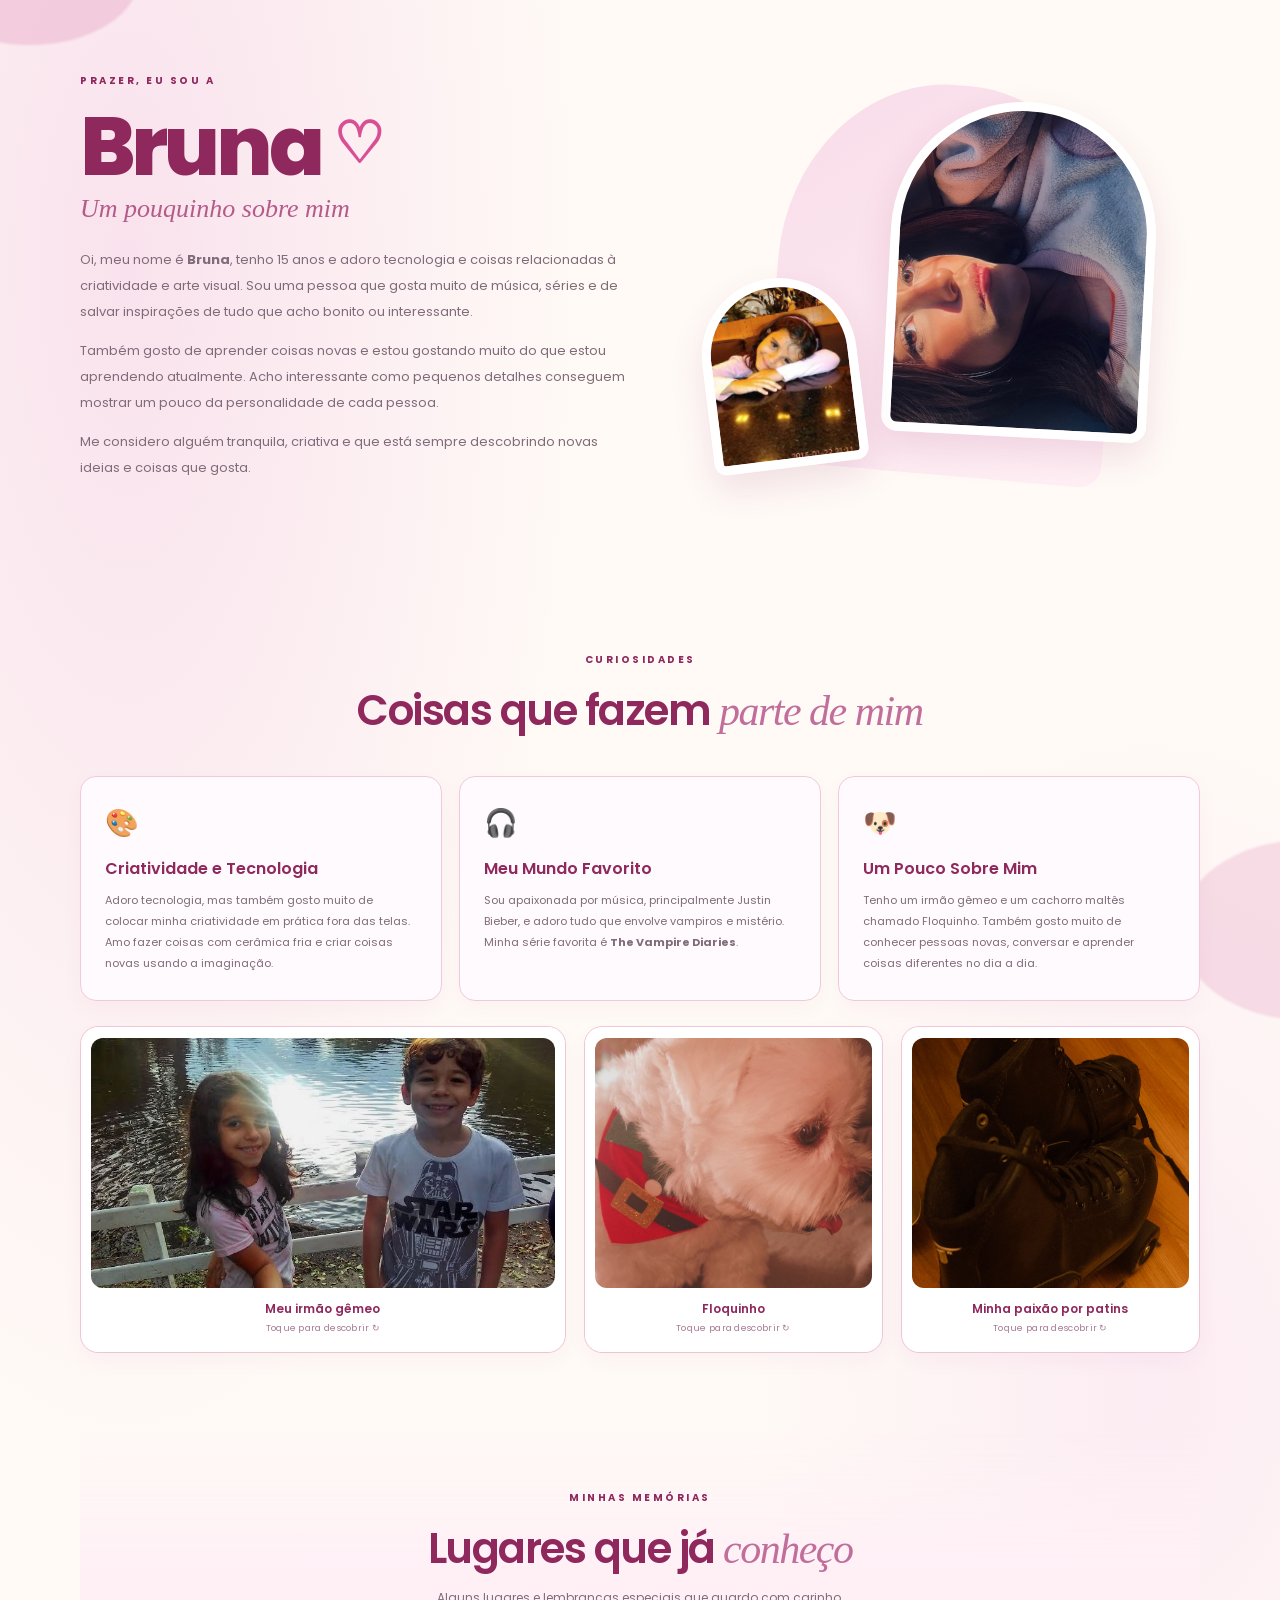
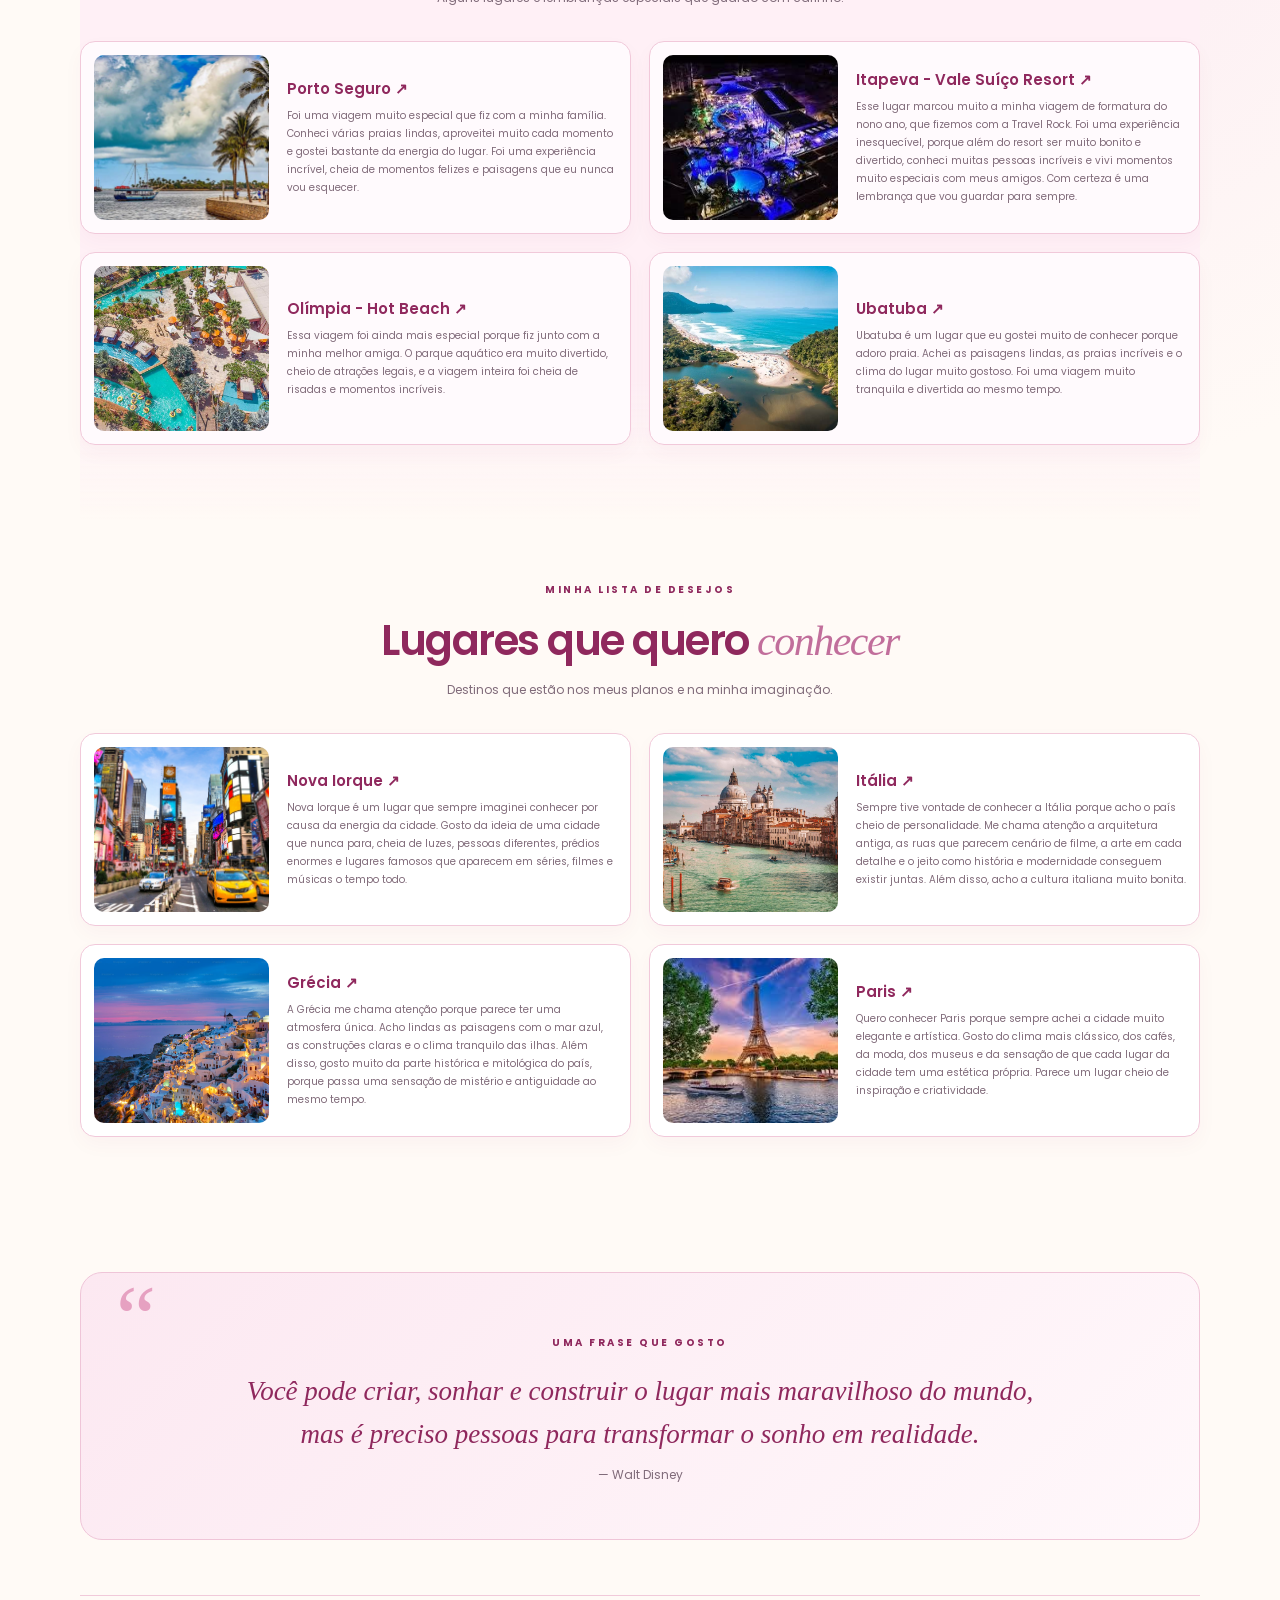
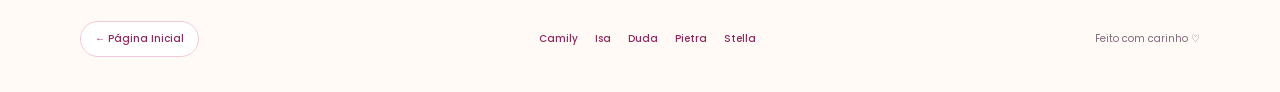
==== Bruna/index.html @ 6822ffe1 "Adiciona página pessoal da Bruna" ====
<!DOCTYPE html>
<html lang="pt-BR">
<head>
  <meta charset="UTF-8">
  <meta name="viewport" content="width=device-width, initial-scale=1.0">
  <title>Bruna | Segredo das Meninas</title>
  <link rel="icon" href="../imagens/bru/favcon.jpg">
  <link rel="preconnect" href="https://fonts.googleapis.com">
  <link rel="preconnect" href="https://fonts.gstatic.com" crossorigin>
  <link rel="icon" type="image/png" href="../Bruna/Imagens/favcon.png">
  <link href="https://fonts.googleapis.com/css2?family=Poppins:wght@300;400;500;600;700;800&display=swap" rel="stylesheet">
  <link rel="stylesheet" href="style.css">
</head>
<body>
  <div class="decor decor-top"></div>
  <main class="container">
    <section class="hero">
      <div class="hero-text">
        <span class="eyebrow">PRAZER, EU SOU A</span>
        <h1>Bruna <span>♡</span></h1>
        <h2>Um pouquinho sobre mim</h2>
        <p>Oi, meu nome é <strong>Bruna</strong>, tenho 15 anos e adoro tecnologia e coisas relacionadas à criatividade e arte visual. Sou uma pessoa que gosta muito de música, séries e de salvar inspirações de tudo que acho bonito ou interessante.</p>
        <p>Também gosto de aprender coisas novas e estou gostando muito do que estou aprendendo atualmente. Acho interessante como pequenos detalhes conseguem mostrar um pouco da personalidade de cada pessoa.</p>
        <p>Me considero alguém tranquila, criativa e que está sempre descobrindo novas ideias e coisas que gosta.</p>
      </div>
      <div class="hero-photos">
        <img class="foto-principal" src="../Bruna/Imagens/brunaAtual.jpg" alt="Foto atual da Bruna">
        <img class="foto-menor" src="../Bruna/Imagens/brunapequena.jpg" alt="Bruna quando era pequena">
      </div>
    </section>

    <section class="section">
      <div class="section-heading">
        <span class="eyebrow">CURIOSIDADES</span>
        <h2>Coisas que fazem <em>parte de mim</em></h2>
      </div>
      <div class="curiosidades">
        <article class="info-card">
          <span class="card-icon">🎨</span>
          <h3>Criatividade e Tecnologia</h3>
          <p>Adoro tecnologia, mas também gosto muito de colocar minha criatividade em prática fora das telas. Amo fazer coisas com cerâmica fria e criar coisas novas usando a imaginação.</p>
        </article>
        <article class="info-card">
          <span class="card-icon">🎧</span>
          <h3>Meu Mundo Favorito</h3>
          <p>Sou apaixonada por música, principalmente Justin Bieber, e adoro tudo que envolve vampiros e mistério. Minha série favorita é <strong>The Vampire Diaries</strong>.</p>
        </article>
        <article class="info-card">
          <span class="card-icon">🐶</span>
          <h3>Um Pouco Sobre Mim</h3>
          <p>Tenho um irmão gêmeo e um cachorro maltês chamado Floquinho. Também gosto muito de conhecer pessoas novas, conversar e aprender coisas diferentes no dia a dia.</p>
        </article>
      </div>
      <div class="photo-strip">
        <button class="flip-card" type="button" aria-pressed="false" aria-label="Ver curiosidade sobre meu irmão gêmeo">
          <span class="flip-inner">
            <span class="flip-front">
              <img src="../Bruna/Imagens/brunaefelipe.jpg" alt="Foto com meu irmão gêmeo">
              <span class="flip-caption">Meu irmão gêmeo <small>Toque para descobrir ↻</small></span>
            </span>
            <span class="flip-back">
              <span class="flip-symbol">♡</span>
              <strong>Meu irmão gêmeo</strong>
              <span>Este é o Felipe, meu irmão gêmeo. Nascemos no dia 07/11/2011, e sou dois minutos mais velha que ele.</span>
              <small>Toque para voltar ↻</small>
            </span>
          </span>
        </button>

        <button class="flip-card" type="button" aria-pressed="false" aria-label="Ver curiosidade sobre meu cachorro">
          <span class="flip-inner">
            <span class="flip-front">
              <img src="../Bruna/Imagens/floquinho.jpg" alt="Foto do Floquinho, meu cachorro">
              <span class="flip-caption">Floquinho <small>Toque para descobrir ↻</small></span>
            </span>
            <span class="flip-back">
              <span class="flip-symbol">♡</span>
              <strong>Meu cachorro</strong>
              <span>Este é o Floquinho, meu cachorro da raça Maltês. Ele tem 6 anos e chegou à minha família durante a pandemia.</span>
              <small>Toque para voltar ↻</small>
            </span>
          </span>
        </button>

        <button class="flip-card" type="button" aria-pressed="false" aria-label="Ver curiosidade sobre minha paixão por patins">
          <span class="flip-inner">
            <span class="flip-front">
              <img src="../Bruna/Imagens/patins.jpg" alt="Foto dos meus patins">
              <span class="flip-caption">Minha paixão por patins <small>Toque para descobrir ↻</small></span>
            </span>
            <span class="flip-back">
              <span class="flip-symbol">♡</span>
              <strong>Minha paixão por patins</strong>
              <span>Desde os 4 anos, sou apaixonada por andar de patins. É uma atividade que faz parte da minha vida desde pequena e que gosto muito de praticar nos meus momentos livres.</span>
              <small>Toque para voltar ↻</small>
            </span>
          </span>
        </button>
      </div>
    </section>

    <section class="section places">
      <div class="section-heading">
        <span class="eyebrow">MINHAS MEMÓRIAS</span>
        <h2>Lugares que já <em>conheço</em></h2>
        <p>Alguns lugares e lembranças especiais que guardo com carinho.</p>
      </div>
      <div class="places-grid">
        <article class="place-card">
          <img src="../Bruna/Imagens/porto.jpg" alt="Porto Seguro">
          <div><h3><a href="https://pt.wikipedia.org/wiki/Porto_Seguro" target="_blank" rel="noopener">Porto Seguro ↗</a></h3>
          <p>Foi uma viagem muito especial que fiz com a minha família. Conheci várias praias lindas, aproveitei muito cada momento e gostei bastante da energia do lugar. Foi uma experiência incrível, cheia de momentos felizes e paisagens que eu nunca vou esquecer.</p></div>
        </article>
        <article class="place-card">
          <img src="../Bruna/Imagens/valesuiço.jpg" alt="Vale Suíço Resort">
          <div><h3><a href="https://pt.wikipedia.org/wiki/Itapeva_(S%C3%A3o_Paulo)" target="_blank" rel="noopener">Itapeva - Vale Suíço Resort ↗</a></h3>
          <p>Esse lugar marcou muito a minha viagem de formatura do nono ano, que fizemos com a Travel Rock. Foi uma experiência inesquecível, porque além do resort ser muito bonito e divertido, conheci muitas pessoas incríveis e vivi momentos muito especiais com meus amigos. Com certeza é uma lembrança que vou guardar para sempre.</p></div>
        </article>
        <article class="place-card">
          <img src="../Bruna/Imagens/olimpia3.jpg" alt="Olímpia - Hot Beach">
          <div><h3><a href="https://pt.wikipedia.org/wiki/Ol%C3%ADmpia_(S%C3%A3o_Paulo)" target="_blank" rel="noopener">Olímpia - Hot Beach ↗</a></h3>
          <p>Essa viagem foi ainda mais especial porque fiz junto com a minha melhor amiga. O parque aquático era muito divertido, cheio de atrações legais, e a viagem inteira foi cheia de risadas e momentos incríveis.</p></div>
        </article>
        <article class="place-card">
          <img src="../Bruna/Imagens/ubatuba5.jpg" alt="Ubatuba">
          <div><h3><a href="https://pt.wikipedia.org/wiki/Ubatuba" target="_blank" rel="noopener">Ubatuba ↗</a></h3>
          <p>Ubatuba é um lugar que eu gostei muito de conhecer porque adoro praia. Achei as paisagens lindas, as praias incríveis e o clima do lugar muito gostoso. Foi uma viagem muito tranquila e divertida ao mesmo tempo.</p></div>
        </article>
      </div>
    </section>

    <section class="section dream">
      <div class="section-heading">
        <span class="eyebrow">MINHA LISTA DE DESEJOS</span>
        <h2>Lugares que quero <em>conhecer</em></h2>
        <p>Destinos que estão nos meus planos e na minha imaginação.</p>
      </div>
      <div class="dream-grid">
        <article class="dream-card">
          <img src="../Bruna/Imagens/NovaIorque.jpg" alt="Nova Iorque">
          <div><h3><a href="https://pt.wikipedia.org/wiki/Nova_Iorque" target="_blank" rel="noopener">Nova Iorque ↗</a></h3>
          <p>Nova Iorque é um lugar que sempre imaginei conhecer por causa da energia da cidade. Gosto da ideia de uma cidade que nunca para, cheia de luzes, pessoas diferentes, prédios enormes e lugares famosos que aparecem em séries, filmes e músicas o tempo todo.</p></div>
        </article>
        <article class="dream-card">
          <img src="../Bruna/Imagens/italia4.jpg" alt="Itália">
          <div><h3><a href="https://pt.wikipedia.org/wiki/It%C3%A1lia" target="_blank" rel="noopener">Itália ↗</a></h3>
          <p>Sempre tive vontade de conhecer a Itália porque acho o país cheio de personalidade. Me chama atenção a arquitetura antiga, as ruas que parecem cenário de filme, a arte em cada detalhe e o jeito como história e modernidade conseguem existir juntas. Além disso, acho a cultura italiana muito bonita.</p></div>
        </article>
        <article class="dream-card">
          <img src="../Bruna/Imagens/grecia3.jpg" alt="Grécia">
          <div><h3><a href="https://pt.wikipedia.org/wiki/Gr%C3%A9cia" target="_blank" rel="noopener">Grécia ↗</a></h3>
          <p>A Grécia me chama atenção porque parece ter uma atmosfera única. Acho lindas as paisagens com o mar azul, as construções claras e o clima tranquilo das ilhas. Além disso, gosto muito da parte histórica e mitológica do país, porque passa uma sensação de mistério e antiguidade ao mesmo tempo.</p></div>
        </article>
        <article class="dream-card">
          <img src="../Bruna/Imagens/paris.jpg" alt="Paris">
          <div><h3><a href="https://pt.wikipedia.org/wiki/Paris" target="_blank" rel="noopener">Paris ↗</a></h3>
          <p>Quero conhecer Paris porque sempre achei a cidade muito elegante e artística. Gosto do clima mais clássico, dos cafés, da moda, dos museus e da sensação de que cada lugar da cidade tem uma estética própria. Parece um lugar cheio de inspiração e criatividade.</p></div>
        </article>
      </div>
    </section>

    <section class="quote">
      <span class="quote-mark">“</span>
      <span class="eyebrow">UMA FRASE QUE GOSTO</span>
      <blockquote>Você pode criar, sonhar e construir o lugar mais maravilhoso do mundo, mas é preciso pessoas para transformar o sonho em realidade.</blockquote>
      <p>— Walt Disney</p>
    </section>

    <footer class="footer">
      <a class="voltar" href="../Paginas/inicial.html">← Página Inicial</a>
      <nav aria-label="Páginas das meninas">
        <a href="../Paginas/Camily.html">Camily</a>
        <a href="../Paginas/Isabelle.html">Isa</a>
        <a href="../Paginas/Maria.html">Duda</a>
        <a href="../Paginas/Pietra.html">Pietra</a>
        <a href="../Paginas/Stella.html">Stella</a>
      </nav>
      <span>Feito com carinho ♡</span>
    </footer>
  </main>
  <div class="decor decor-bottom"></div>

  <script>
    document.querySelectorAll('.flip-card').forEach((card) => {
      card.addEventListener('click', () => {
        const isFlipped = card.classList.toggle('is-flipped');
        card.setAttribute('aria-pressed', String(isFlipped));
      });
    });
  </script>

</body>
</html>
---- Bruna/style.css ----
:root {
  --rosa-escuro: #8f285d;
  --rosa: #d94f94;
  --rosa-medio: #e98ab8;
  --rosa-claro: #fce8f1;
  --rosa-pastel: #fff5f8;
  --creme: #fffaf6;
  --texto: #493344;
  --texto-suave: #806b7a;
  --borda: #f1c9da;
}

* { box-sizing: border-box; }
html { scroll-behavior: smooth; }
body {
  margin: 0;
  color: var(--texto);
  background:
    radial-gradient(ellipse at 10% 8%, #f9e2ed 0, transparent 28%),
    radial-gradient(ellipse at 90% 42%, #fcecf3 0, transparent 25%),
    var(--creme);
  font-family: 'Poppins', sans-serif;
}
a { color: inherit; text-decoration: none; }
.container { width: min(1120px, calc(100% - 44px)); margin: auto; position: relative; z-index: 1; }

.hero {
  min-height: 570px;
  display: grid;
  grid-template-columns: 1.05fr .95fr;
  align-items: center;
  gap: 55px;
  padding: 65px 0 75px;
}
.eyebrow { color: var(--rosa-escuro); font-size: 10px; font-weight: 700; letter-spacing: 2.5px; }
.hero h1 { margin: 13px 0 4px; color: var(--rosa-escuro); font-size: clamp(52px, 7vw, 82px); line-height: 1.05; letter-spacing: -4px; font-weight: 800; }
.hero h1 span { color: var(--rosa); font-size: .7em; vertical-align: 12px; }
.hero h2 { margin: 0 0 23px; color: #b45b89; font-family: Georgia, serif; font-size: 26px; font-style: italic; font-weight: 400; }
.hero-text p { color: var(--texto-suave); font-size: 13px; line-height: 2; font-weight: 400; }
.hero-photos { min-height: 400px; position: relative; display: flex; justify-content: center; align-items: center; }
.hero-photos::before { content: ''; position: absolute; width: 340px; height: 390px; border-radius: 48% 48% 22px 22px; background: linear-gradient(145deg, #f8dce9, #fff0f5); transform: rotate(5deg); }
.hero-photos img { position: absolute; object-fit: cover; border: 9px solid white; box-shadow: 0 15px 35px #8f285d20; }
.foto-principal { width: 265px; height: 335px; right: 9%; top: 22px; border-radius: 150px 150px 18px 18px; transform: rotate(3deg); }
.foto-menor { width: 155px; height: 190px; left: 2%; bottom: 12px; border-radius: 90px 90px 14px 14px; transform: rotate(-7deg); }
.section { padding: 75px 0; }
.section-heading { text-align: center; margin-bottom: 34px; }
.section-heading h2 { margin: 9px 0; color: var(--rosa-escuro); font-size: clamp(29px, 4vw, 42px); font-weight: 600; letter-spacing: -1.5px; }
.section-heading h2 em { color: #c16e9b; font-family: Georgia, serif; font-weight: 400; }
.section-heading > p { margin: 7px 0 0; color: var(--texto-suave); font-size: 12px; }

.curiosidades { display: grid; grid-template-columns: repeat(3, 1fr); gap: 17px; }
.info-card { padding: 26px 24px; border: 1px solid var(--borda); border-radius: 16px; background: #fffafd; box-shadow: 0 8px 22px #8f285d09; }
.card-icon { font-size: 27px; }
.info-card h3 { margin: 13px 0 9px; color: var(--rosa-escuro); font-size: 16px; font-weight: 600; }
.info-card p { margin: 0; color: var(--texto-suave); font-size: 11px; line-height: 1.9; }

.photo-strip { display: grid; grid-template-columns: 1.3fr .8fr .8fr; gap: 18px; margin-top: 25px; }
.photo-strip figure { margin: 0; padding: 9px 9px 13px; border: 1px solid var(--borda); border-radius: 14px; background: white; box-shadow: 0 8px 20px #8f285d0b; }
.photo-strip img { display: block; width: 100%; height: 210px; object-fit: cover; border-radius: 9px; }
.photo-strip figcaption { padding: 10px 4px 0; color: var(--rosa-escuro); text-align: center; font-size: 11px; font-weight: 500; }

.places { padding-top: 55px; background: linear-gradient(180deg, transparent, #fff0f6 20%, #fff0f6 80%, transparent); }
.places-grid, .dream-grid { display: grid; grid-template-columns: repeat(2, 1fr); gap: 18px; }
.place-card, .dream-card { display: grid; grid-template-columns: 175px 1fr; gap: 18px; align-items: center; padding: 13px; border: 1px solid var(--borda); border-radius: 15px; background: #fffafd; box-shadow: 0 8px 20px #8f285d09; }
.place-card img, .dream-card img { width: 100%; height: 165px; object-fit: cover; border-radius: 10px; }
.place-card h3, .dream-card h3 { margin: 0 0 7px; color: var(--rosa-escuro); font-size: 15px; font-weight: 600; }
.place-card h3 a:hover, .dream-card h3 a:hover { color: var(--rosa); text-decoration: underline; }
.place-card p, .dream-card p { margin: 0; color: var(--texto-suave); font-size: 10px; line-height: 1.8; }

.dream { padding-top: 55px; }
.dream-card { background: #fff; }
.quote { position: relative; margin: 60px 0 55px; padding: 55px 9%; border: 1px solid #efc5d8; border-radius: 22px; background: linear-gradient(135deg, #fce8f1, #fff8fb); text-align: center; }
.quote-mark { position: absolute; top: 0; left: 35px; color: #e6a1c1; font-family: Georgia, serif; font-size: 90px; line-height: 1; }
.quote blockquote { max-width: 800px; margin: 17px auto 10px; color: var(--rosa-escuro); font-family: Georgia, serif; font-size: clamp(19px, 2.5vw, 27px); font-style: italic; line-height: 1.6; }
.quote > p { margin: 0; color: var(--texto-suave); font-size: 12px; }

.footer { display: flex; justify-content: space-between; align-items: center; gap: 15px; padding: 25px 0 35px; border-top: 1px solid var(--borda); color: var(--texto-suave); font-size: 10px; }
.footer nav { display: flex; flex-wrap: wrap; gap: 17px; }
.footer a { color: var(--rosa-escuro); font-weight: 500; }
.footer a:hover { color: var(--rosa); }
.voltar { padding: 9px 14px; border: 1px solid var(--borda); border-radius: 30px; background: white; }

.decor { position: fixed; z-index: 0; pointer-events: none; border-radius: 50%; filter: blur(1px); }
.decor-top { width: 220px; height: 140px; top: -95px; left: -80px; background: #e8a9c8; opacity: .45; }
.decor-bottom { width: 250px; height: 180px; right: -150px; bottom: -120px; background: #e8a9c8; opacity: .35; }

@media (max-width: 850px) {
  .hero { gap: 20px; }
  .foto-principal { right: 3%; width: 225px; height: 300px; }
  .foto-menor { width: 135px; height: 165px; }
  .place-card, .dream-card { grid-template-columns: 130px 1fr; }
  .place-card img, .dream-card img { height: 155px; }
}
@media (max-width: 620px) {
  .container { width: calc(100% - 30px); }
  .hero { grid-template-columns: 1fr; padding: 55px 0 35px; gap: 10px; }
  .hero-text { text-align: center; }
  .hero h1 { font-size: 62px; }
  .hero-text p { font-size: 12px; }
  .hero-photos { min-height: 340px; }
  .hero-photos::before { width: 270px; height: 300px; }
  .foto-principal { width: 205px; height: 270px; right: 12%; }
  .foto-menor { width: 120px; height: 145px; left: 5%; bottom: 5px; }
  .section { padding: 48px 0; }
  .curiosidades { grid-template-columns: 1fr; }
  .photo-strip { grid-template-columns: 1fr 1fr; }
  .photo-strip figure:first-child { grid-column: span 2; }
  .photo-strip img { height: 170px; }
  .places-grid, .dream-grid { grid-template-columns: 1fr; }
  .place-card, .dream-card { grid-template-columns: 115px 1fr; gap: 12px; }
  .place-card img, .dream-card img { height: 145px; }
  .place-card p, .dream-card p { font-size: 9px; }
  .quote { padding: 45px 22px; }
  .footer { flex-direction: column; text-align: center; }
  .footer nav { justify-content: center; }
}
@media (max-width: 390px) {
  .place-card, .dream-card { grid-template-columns: 1fr; }
  .place-card img, .dream-card img { height: 190px; }
}


/* Cartões interativos com efeito de virar */
.photo-strip {
  display: grid;
  grid-template-columns: 1.3fr .8fr .8fr;
  gap: 18px;
  margin-top: 25px;
  perspective: 1200px;
}

.flip-card {
  appearance: none;
  display: block;
  width: 100%;
  min-width: 0;
  min-height: 325px;
  padding: 0;
  border: 1px solid var(--borda);
  border-radius: 18px;
  background: transparent;
  color: inherit;
  font: inherit;
  text-align: left;
  cursor: pointer;
  perspective: 1200px;
  -webkit-tap-highlight-color: transparent;
}

.flip-inner {
  position: relative;
  display: block;
  width: 100%;
  height: 100%;
  min-height: 325px;
  border-radius: inherit;
  transform-style: preserve-3d;
  transition: transform .75s cubic-bezier(.2,.75,.25,1);
}

.flip-card.is-flipped .flip-inner {
  transform: rotateY(180deg);
}

.flip-front,
.flip-back {
  position: absolute;
  inset: 0;
  display: flex;
  flex-direction: column;
  align-items: stretch;
  justify-content: center;
  overflow: hidden;
  border-radius: inherit;
  backface-visibility: hidden;
  -webkit-backface-visibility: hidden;
}

.flip-front {
  padding: 10px;
  background: #fff;
  box-shadow: 0 8px 22px #8f285d0b;
}

.flip-front img {
  display: block;
  width: 100%;
  height: 250px;
  object-fit: cover;
  border-radius: 12px;
}

.flip-caption {
  display: flex;
  flex-direction: column;
  align-items: center;
  gap: 4px;
  padding: 12px 5px 5px;
  color: var(--rosa-escuro);
  font-size: 12px;
  font-weight: 600;
  text-align: center;
}

.flip-caption small,
.flip-back small {
  color: #a77b92;
  font-size: 9px;
  font-weight: 400;
  letter-spacing: .3px;
}

.flip-back {
  align-items: center;
  padding: 26px 23px;
  transform: rotateY(180deg);
  border: 1px solid #efb9d1;
  background:
    radial-gradient(circle at top right, #f9dce9 0, transparent 43%),
    linear-gradient(145deg, #fff8fb, #fbe6f0);
  text-align: center;
  box-shadow: inset 0 0 0 5px #ffffff85;
}

.flip-symbol {
  display: grid;
  place-items: center;
  width: 43px;
  height: 43px;
  margin-bottom: 15px;
  border-radius: 50%;
  background: #f7d4e4;
  color: var(--rosa-escuro);
  font-size: 24px;
}

.flip-back strong {
  margin-bottom: 12px;
  color: var(--rosa-escuro);
  font-size: 17px;
  font-weight: 700;
}

.flip-back > span:not(.flip-symbol) {
  color: var(--texto-suave);
  font-size: 12px;
  line-height: 1.85;
}

.flip-back small {
  margin-top: auto;
  padding-top: 15px;
}

.flip-card:focus-visible {
  outline: 3px solid #d94f94;
  outline-offset: 4px;
}

@media (max-width: 850px) {
  .photo-strip { grid-template-columns: repeat(2, minmax(0, 1fr)); }
  .flip-card, .flip-inner { min-height: 310px; }
  .flip-front img { height: 230px; }
}

@media (max-width: 620px) {
  .photo-strip { grid-template-columns: 1fr; }
  .flip-card, .flip-inner { min-height: 300px; }
  .flip-front img { height: 225px; }
  .flip-back { padding: 24px 28px; }
  .flip-back > span:not(.flip-symbol) { font-size: 12px; }
}

@media (prefers-reduced-motion: reduce) {
  .flip-inner { transition: none; }
}
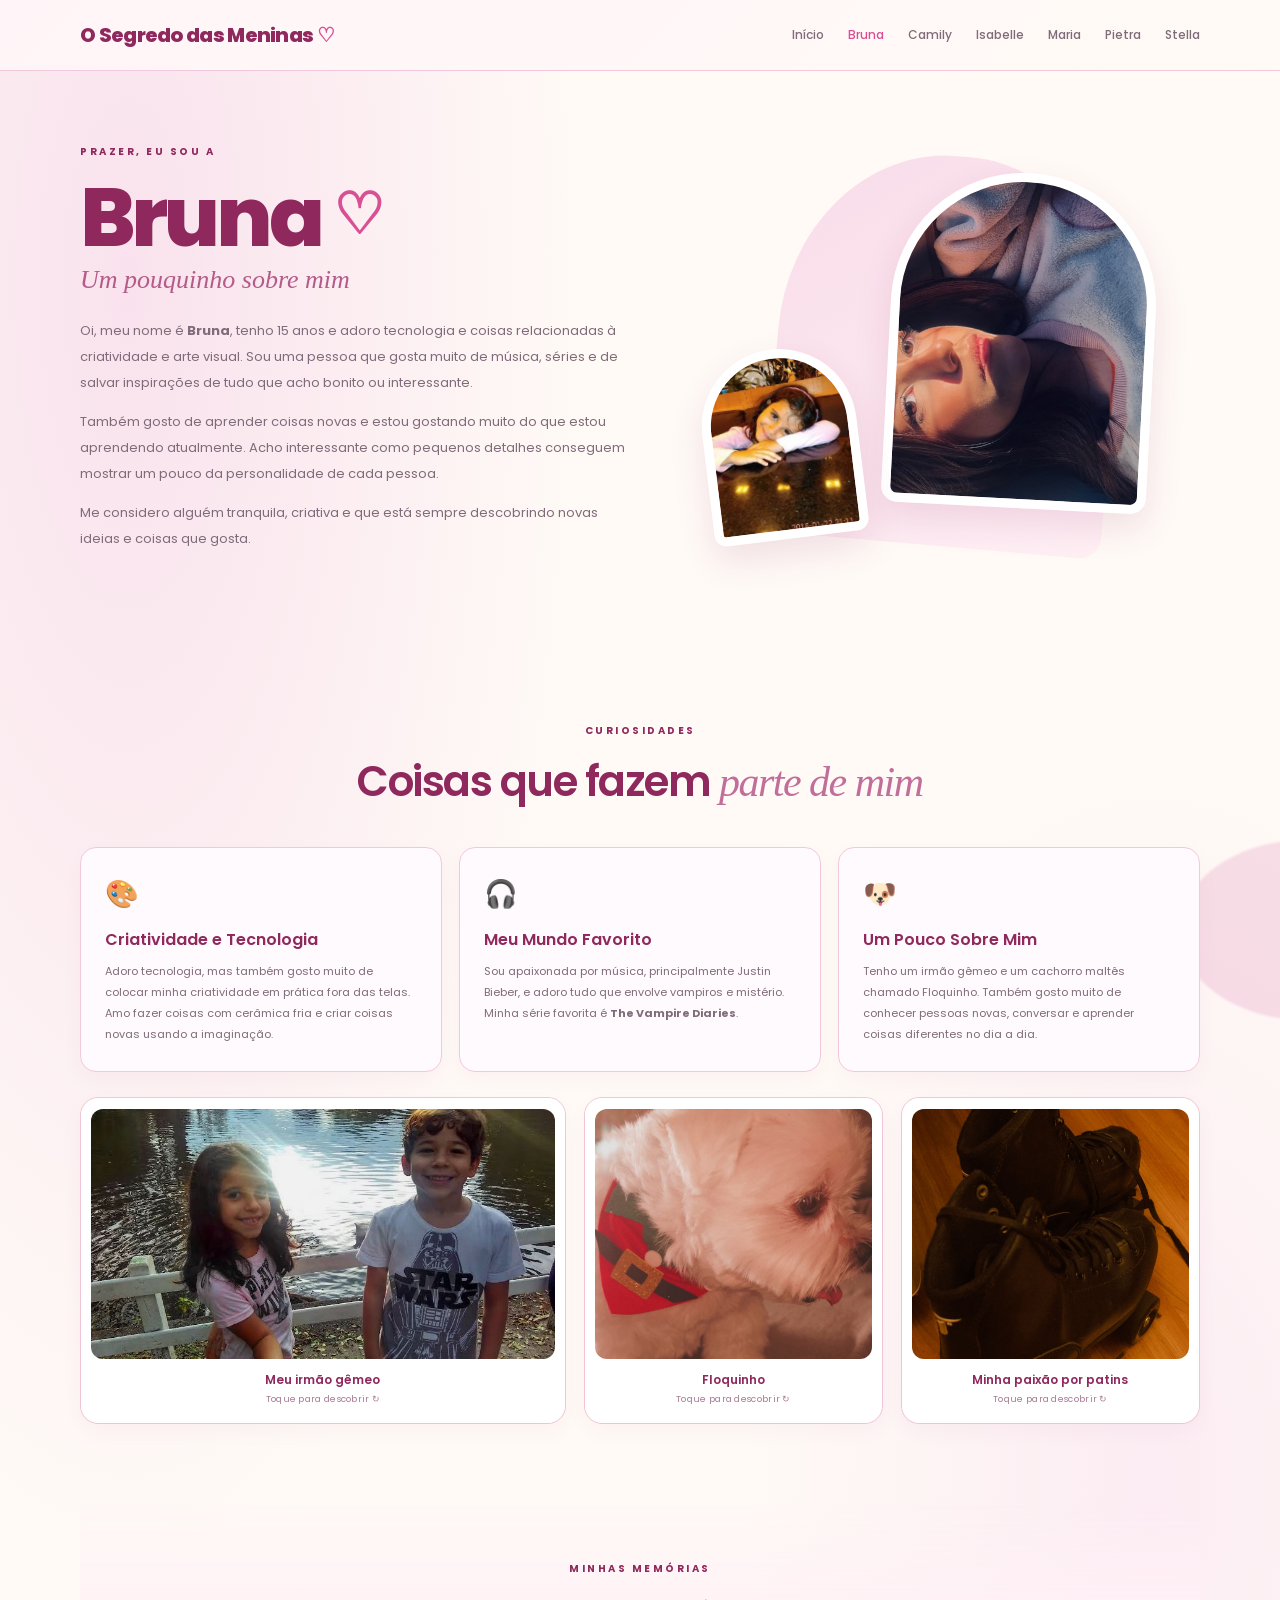
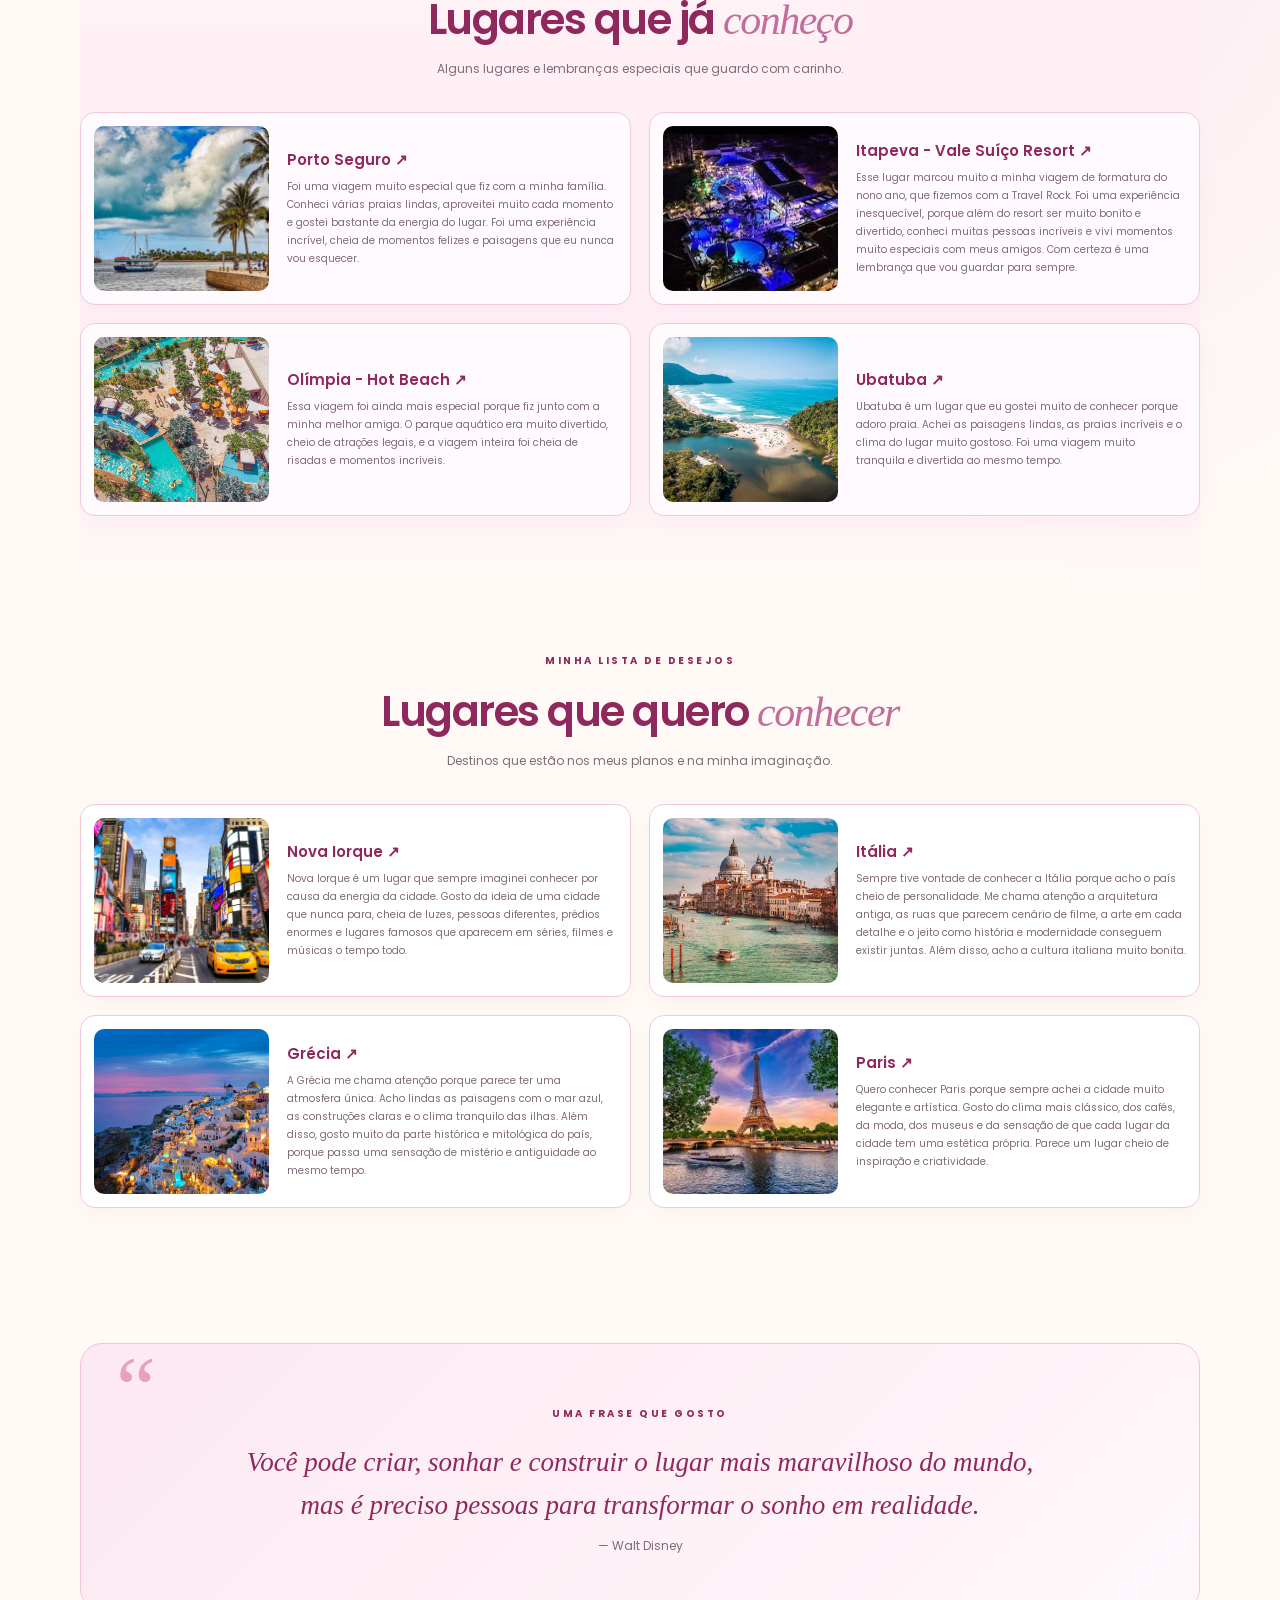
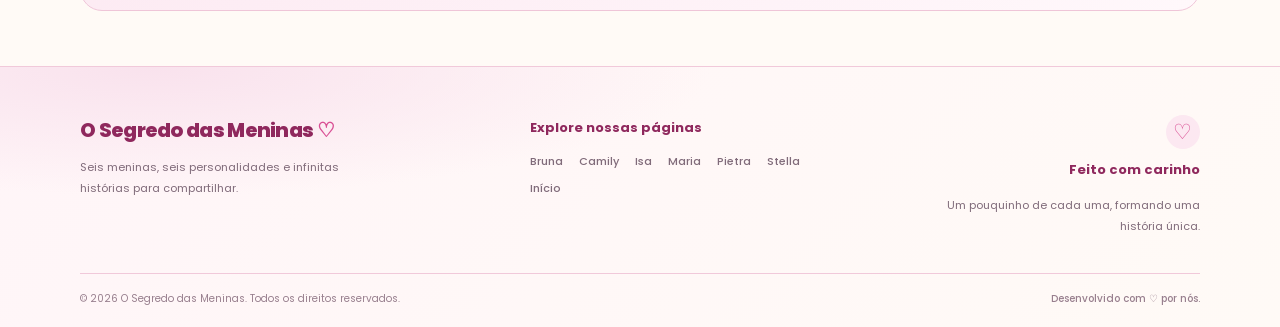
==== commit d184323d: "Atualiza página da Bruna" ====
--- a/Bruna/index.html
+++ b/Bruna/index.html
@@ -1,193 +1,332 @@
 <!DOCTYPE html>
 <html lang="pt-BR">
+
 <head>
-  <meta charset="UTF-8">
-  <meta name="viewport" content="width=device-width, initial-scale=1.0">
-  <title>Bruna | Segredo das Meninas</title>
-  <link rel="icon" href="../imagens/bru/favcon.jpg">
-  <link rel="preconnect" href="https://fonts.googleapis.com">
-  <link rel="preconnect" href="https://fonts.gstatic.com" crossorigin>
-  <link rel="icon" type="image/png" href="../Bruna/Imagens/favcon.png">
-  <link href="https://fonts.googleapis.com/css2?family=Poppins:wght@300;400;500;600;700;800&display=swap" rel="stylesheet">
-  <link rel="stylesheet" href="style.css">
+    <meta charset="UTF-8">
+    <meta name="viewport" content="width=device-width, initial-scale=1.0">
+
+    <title>Bruna | Segredo das Meninas</title>
+
+    <link rel="icon" type="image/png" href="../Bruna/Imagens/favcon.png">
+
+    <link rel="preconnect" href="https://fonts.googleapis.com">
+    <link rel="preconnect" href="https://fonts.gstatic.com" crossorigin>
+
+    <link href="https://fonts.googleapis.com/css2?family=Poppins:wght@300;400;500;600;700;800&display=swap" rel="stylesheet">
+
+    <link rel="stylesheet" href="style.css">
 </head>
+
 <body>
-  <div class="decor decor-top"></div>
-  <main class="container">
-    <section class="hero">
-      <div class="hero-text">
-        <span class="eyebrow">PRAZER, EU SOU A</span>
-        <h1>Bruna <span>♡</span></h1>
-        <h2>Um pouquinho sobre mim</h2>
-        <p>Oi, meu nome é <strong>Bruna</strong>, tenho 15 anos e adoro tecnologia e coisas relacionadas à criatividade e arte visual. Sou uma pessoa que gosta muito de música, séries e de salvar inspirações de tudo que acho bonito ou interessante.</p>
-        <p>Também gosto de aprender coisas novas e estou gostando muito do que estou aprendendo atualmente. Acho interessante como pequenos detalhes conseguem mostrar um pouco da personalidade de cada pessoa.</p>
-        <p>Me considero alguém tranquila, criativa e que está sempre descobrindo novas ideias e coisas que gosta.</p>
-      </div>
-      <div class="hero-photos">
-        <img class="foto-principal" src="../Bruna/Imagens/brunaAtual.jpg" alt="Foto atual da Bruna">
-        <img class="foto-menor" src="../Bruna/Imagens/brunapequena.jpg" alt="Bruna quando era pequena">
-      </div>
-    </section>
-
-    <section class="section">
-      <div class="section-heading">
-        <span class="eyebrow">CURIOSIDADES</span>
-        <h2>Coisas que fazem <em>parte de mim</em></h2>
-      </div>
-      <div class="curiosidades">
-        <article class="info-card">
-          <span class="card-icon">🎨</span>
-          <h3>Criatividade e Tecnologia</h3>
-          <p>Adoro tecnologia, mas também gosto muito de colocar minha criatividade em prática fora das telas. Amo fazer coisas com cerâmica fria e criar coisas novas usando a imaginação.</p>
-        </article>
-        <article class="info-card">
-          <span class="card-icon">🎧</span>
-          <h3>Meu Mundo Favorito</h3>
-          <p>Sou apaixonada por música, principalmente Justin Bieber, e adoro tudo que envolve vampiros e mistério. Minha série favorita é <strong>The Vampire Diaries</strong>.</p>
-        </article>
-        <article class="info-card">
-          <span class="card-icon">🐶</span>
-          <h3>Um Pouco Sobre Mim</h3>
-          <p>Tenho um irmão gêmeo e um cachorro maltês chamado Floquinho. Também gosto muito de conhecer pessoas novas, conversar e aprender coisas diferentes no dia a dia.</p>
-        </article>
-      </div>
-      <div class="photo-strip">
-        <button class="flip-card" type="button" aria-pressed="false" aria-label="Ver curiosidade sobre meu irmão gêmeo">
-          <span class="flip-inner">
-            <span class="flip-front">
-              <img src="../Bruna/Imagens/brunaefelipe.jpg" alt="Foto com meu irmão gêmeo">
-              <span class="flip-caption">Meu irmão gêmeo <small>Toque para descobrir ↻</small></span>
-            </span>
-            <span class="flip-back">
-              <span class="flip-symbol">♡</span>
-              <strong>Meu irmão gêmeo</strong>
-              <span>Este é o Felipe, meu irmão gêmeo. Nascemos no dia 07/11/2011, e sou dois minutos mais velha que ele.</span>
-              <small>Toque para voltar ↻</small>
-            </span>
-          </span>
-        </button>
-
-        <button class="flip-card" type="button" aria-pressed="false" aria-label="Ver curiosidade sobre meu cachorro">
-          <span class="flip-inner">
-            <span class="flip-front">
-              <img src="../Bruna/Imagens/floquinho.jpg" alt="Foto do Floquinho, meu cachorro">
-              <span class="flip-caption">Floquinho <small>Toque para descobrir ↻</small></span>
-            </span>
-            <span class="flip-back">
-              <span class="flip-symbol">♡</span>
-              <strong>Meu cachorro</strong>
-              <span>Este é o Floquinho, meu cachorro da raça Maltês. Ele tem 6 anos e chegou à minha família durante a pandemia.</span>
-              <small>Toque para voltar ↻</small>
-            </span>
-          </span>
-        </button>
-
-        <button class="flip-card" type="button" aria-pressed="false" aria-label="Ver curiosidade sobre minha paixão por patins">
-          <span class="flip-inner">
-            <span class="flip-front">
-              <img src="../Bruna/Imagens/patins.jpg" alt="Foto dos meus patins">
-              <span class="flip-caption">Minha paixão por patins <small>Toque para descobrir ↻</small></span>
-            </span>
-            <span class="flip-back">
-              <span class="flip-symbol">♡</span>
-              <strong>Minha paixão por patins</strong>
-              <span>Desde os 4 anos, sou apaixonada por andar de patins. É uma atividade que faz parte da minha vida desde pequena e que gosto muito de praticar nos meus momentos livres.</span>
-              <small>Toque para voltar ↻</small>
-            </span>
-          </span>
-        </button>
-      </div>
-    </section>
-
-    <section class="section places">
-      <div class="section-heading">
-        <span class="eyebrow">MINHAS MEMÓRIAS</span>
-        <h2>Lugares que já <em>conheço</em></h2>
-        <p>Alguns lugares e lembranças especiais que guardo com carinho.</p>
-      </div>
-      <div class="places-grid">
-        <article class="place-card">
-          <img src="../Bruna/Imagens/porto.jpg" alt="Porto Seguro">
-          <div><h3><a href="https://pt.wikipedia.org/wiki/Porto_Seguro" target="_blank" rel="noopener">Porto Seguro ↗</a></h3>
-          <p>Foi uma viagem muito especial que fiz com a minha família. Conheci várias praias lindas, aproveitei muito cada momento e gostei bastante da energia do lugar. Foi uma experiência incrível, cheia de momentos felizes e paisagens que eu nunca vou esquecer.</p></div>
-        </article>
-        <article class="place-card">
-          <img src="../Bruna/Imagens/valesuiço.jpg" alt="Vale Suíço Resort">
-          <div><h3><a href="https://pt.wikipedia.org/wiki/Itapeva_(S%C3%A3o_Paulo)" target="_blank" rel="noopener">Itapeva - Vale Suíço Resort ↗</a></h3>
-          <p>Esse lugar marcou muito a minha viagem de formatura do nono ano, que fizemos com a Travel Rock. Foi uma experiência inesquecível, porque além do resort ser muito bonito e divertido, conheci muitas pessoas incríveis e vivi momentos muito especiais com meus amigos. Com certeza é uma lembrança que vou guardar para sempre.</p></div>
-        </article>
-        <article class="place-card">
-          <img src="../Bruna/Imagens/olimpia3.jpg" alt="Olímpia - Hot Beach">
-          <div><h3><a href="https://pt.wikipedia.org/wiki/Ol%C3%ADmpia_(S%C3%A3o_Paulo)" target="_blank" rel="noopener">Olímpia - Hot Beach ↗</a></h3>
-          <p>Essa viagem foi ainda mais especial porque fiz junto com a minha melhor amiga. O parque aquático era muito divertido, cheio de atrações legais, e a viagem inteira foi cheia de risadas e momentos incríveis.</p></div>
-        </article>
-        <article class="place-card">
-          <img src="../Bruna/Imagens/ubatuba5.jpg" alt="Ubatuba">
-          <div><h3><a href="https://pt.wikipedia.org/wiki/Ubatuba" target="_blank" rel="noopener">Ubatuba ↗</a></h3>
-          <p>Ubatuba é um lugar que eu gostei muito de conhecer porque adoro praia. Achei as paisagens lindas, as praias incríveis e o clima do lugar muito gostoso. Foi uma viagem muito tranquila e divertida ao mesmo tempo.</p></div>
-        </article>
-      </div>
-    </section>
-
-    <section class="section dream">
-      <div class="section-heading">
-        <span class="eyebrow">MINHA LISTA DE DESEJOS</span>
-        <h2>Lugares que quero <em>conhecer</em></h2>
-        <p>Destinos que estão nos meus planos e na minha imaginação.</p>
-      </div>
-      <div class="dream-grid">
-        <article class="dream-card">
-          <img src="../Bruna/Imagens/NovaIorque.jpg" alt="Nova Iorque">
-          <div><h3><a href="https://pt.wikipedia.org/wiki/Nova_Iorque" target="_blank" rel="noopener">Nova Iorque ↗</a></h3>
-          <p>Nova Iorque é um lugar que sempre imaginei conhecer por causa da energia da cidade. Gosto da ideia de uma cidade que nunca para, cheia de luzes, pessoas diferentes, prédios enormes e lugares famosos que aparecem em séries, filmes e músicas o tempo todo.</p></div>
-        </article>
-        <article class="dream-card">
-          <img src="../Bruna/Imagens/italia4.jpg" alt="Itália">
-          <div><h3><a href="https://pt.wikipedia.org/wiki/It%C3%A1lia" target="_blank" rel="noopener">Itália ↗</a></h3>
-          <p>Sempre tive vontade de conhecer a Itália porque acho o país cheio de personalidade. Me chama atenção a arquitetura antiga, as ruas que parecem cenário de filme, a arte em cada detalhe e o jeito como história e modernidade conseguem existir juntas. Além disso, acho a cultura italiana muito bonita.</p></div>
-        </article>
-        <article class="dream-card">
-          <img src="../Bruna/Imagens/grecia3.jpg" alt="Grécia">
-          <div><h3><a href="https://pt.wikipedia.org/wiki/Gr%C3%A9cia" target="_blank" rel="noopener">Grécia ↗</a></h3>
-          <p>A Grécia me chama atenção porque parece ter uma atmosfera única. Acho lindas as paisagens com o mar azul, as construções claras e o clima tranquilo das ilhas. Além disso, gosto muito da parte histórica e mitológica do país, porque passa uma sensação de mistério e antiguidade ao mesmo tempo.</p></div>
-        </article>
-        <article class="dream-card">
-          <img src="../Bruna/Imagens/paris.jpg" alt="Paris">
-          <div><h3><a href="https://pt.wikipedia.org/wiki/Paris" target="_blank" rel="noopener">Paris ↗</a></h3>
-          <p>Quero conhecer Paris porque sempre achei a cidade muito elegante e artística. Gosto do clima mais clássico, dos cafés, da moda, dos museus e da sensação de que cada lugar da cidade tem uma estética própria. Parece um lugar cheio de inspiração e criatividade.</p></div>
-        </article>
-      </div>
-    </section>
-
-    <section class="quote">
-      <span class="quote-mark">“</span>
-      <span class="eyebrow">UMA FRASE QUE GOSTO</span>
-      <blockquote>Você pode criar, sonhar e construir o lugar mais maravilhoso do mundo, mas é preciso pessoas para transformar o sonho em realidade.</blockquote>
-      <p>— Walt Disney</p>
-    </section>
-
+
+    <!-- HEADER -->
+    <header class="header">
+        <div class="header-container">
+
+            <a class="header-logo" href="../Paginas/inicial.html">
+                O Segredo das Meninas <span>♡</span>
+            </a>
+
+            <nav class="header-navigation" aria-label="Navegação principal">
+                <a href="../Paginas/inicial.html">Início</a>
+                <a href="../Paginas/Bruna.html" aria-current="page">Bruna</a>
+                <a href="../Paginas/Camily.html">Camily</a>
+                <a href="../Paginas/Isabelle.html">Isabelle</a>
+                <a href="../Paginas/Maria.html">Maria</a>
+                <a href="../Paginas/Pietra.html">Pietra</a>
+                <a href="../Paginas/Stella.html">Stella</a>
+            </nav>
+
+        </div>
+    </header>
+
+    <div class="decor decor-top"></div>
+
+    <main class="container">
+
+        <!-- APRESENTAÇÃO -->
+        <section class="hero">
+
+            <div class="hero-text">
+                <span class="eyebrow">PRAZER, EU SOU A</span>
+
+                <h1>Bruna <span>♡</span></h1>
+
+                <h2>Um pouquinho sobre mim</h2>
+
+                <p>Oi, meu nome é <strong>Bruna</strong>, tenho 15 anos e adoro tecnologia e coisas relacionadas à criatividade e arte visual. Sou uma pessoa que gosta muito de música, séries e de salvar inspirações de tudo que acho bonito ou interessante.</p>
+
+                <p>Também gosto de aprender coisas novas e estou gostando muito do que estou aprendendo atualmente. Acho interessante como pequenos detalhes conseguem mostrar um pouco da personalidade de cada pessoa.</p>
+
+                <p>Me considero alguém tranquila, criativa e que está sempre descobrindo novas ideias e coisas que gosta.</p>
+            </div>
+
+            <div class="hero-photos">
+                <img class="foto-principal" src="../Bruna/Imagens/brunaAtual.jpg" alt="Foto atual da Bruna">
+                <img class="foto-menor" src="../Bruna/Imagens/brunapequena.jpg" alt="Bruna quando era pequena">
+            </div>
+
+        </section>
+
+        <!-- CURIOSIDADES -->
+        <section class="section">
+
+            <div class="section-heading">
+                <span class="eyebrow">CURIOSIDADES</span>
+                <h2>Coisas que fazem <em>parte de mim</em></h2>
+            </div>
+
+            <div class="curiosidades">
+
+                <article class="info-card">
+                    <span class="card-icon">🎨</span>
+                    <h3>Criatividade e Tecnologia</h3>
+                    <p>Adoro tecnologia, mas também gosto muito de colocar minha criatividade em prática fora das telas. Amo fazer coisas com cerâmica fria e criar coisas novas usando a imaginação.</p>
+                </article>
+
+                <article class="info-card">
+                    <span class="card-icon">🎧</span>
+                    <h3>Meu Mundo Favorito</h3>
+                    <p>Sou apaixonada por música, principalmente Justin Bieber, e adoro tudo que envolve vampiros e mistério. Minha série favorita é <strong>The Vampire Diaries</strong>.</p>
+                </article>
+
+                <article class="info-card">
+                    <span class="card-icon">🐶</span>
+                    <h3>Um Pouco Sobre Mim</h3>
+                    <p>Tenho um irmão gêmeo e um cachorro maltês chamado Floquinho. Também gosto muito de conhecer pessoas novas, conversar e aprender coisas diferentes no dia a dia.</p>
+                </article>
+
+            </div>
+
+            <!-- FOTOS INTERATIVAS -->
+            <div class="photo-strip">
+
+                <button class="flip-card" type="button" aria-pressed="false" aria-label="Ver curiosidade sobre meu irmão gêmeo">
+                    <span class="flip-inner">
+
+                        <span class="flip-front">
+                            <img src="../Bruna/Imagens/brunaefelipe.jpg" alt="Foto com meu irmão gêmeo">
+                            <span class="flip-caption">
+                                Meu irmão gêmeo
+                                <small>Toque para descobrir ↻</small>
+                            </span>
+                        </span>
+
+                        <span class="flip-back">
+                            <span class="flip-symbol">♡</span>
+                            <strong>Meu irmão gêmeo</strong>
+                            <span>Este é o Felipe, meu irmão gêmeo. Nascemos no dia 07/11/2011, e sou dois minutos mais velha que ele.</span>
+                            <small>Toque para voltar ↻</small>
+                        </span>
+
+                    </span>
+                </button>
+
+                <button class="flip-card" type="button" aria-pressed="false" aria-label="Ver curiosidade sobre meu cachorro">
+                    <span class="flip-inner">
+
+                        <span class="flip-front">
+                            <img src="../Bruna/Imagens/floquinho.jpg" alt="Foto do Floquinho, meu cachorro">
+                            <span class="flip-caption">
+                                Floquinho
+                                <small>Toque para descobrir ↻</small>
+                            </span>
+                        </span>
+
+                        <span class="flip-back">
+                            <span class="flip-symbol">♡</span>
+                            <strong>Meu cachorro</strong>
+                            <span>Este é o Floquinho, meu cachorro da raça Maltês. Ele tem 6 anos e chegou à minha família durante a pandemia.</span>
+                            <small>Toque para voltar ↻</small>
+                        </span>
+
+                    </span>
+                </button>
+
+                <button class="flip-card" type="button" aria-pressed="false" aria-label="Ver curiosidade sobre minha paixão por patins">
+                    <span class="flip-inner">
+
+                        <span class="flip-front">
+                            <img src="../Bruna/Imagens/patins.jpg" alt="Foto dos meus patins">
+                            <span class="flip-caption">
+                                Minha paixão por patins
+                                <small>Toque para descobrir ↻</small>
+                            </span>
+                        </span>
+
+                        <span class="flip-back">
+                            <span class="flip-symbol">♡</span>
+                            <strong>Minha paixão por patins</strong>
+                            <span>Desde os 4 anos, sou apaixonada por andar de patins. É uma atividade que faz parte da minha vida desde pequena e que gosto muito de praticar nos meus momentos livres.</span>
+                            <small>Toque para voltar ↻</small>
+                        </span>
+
+                    </span>
+                </button>
+
+            </div>
+        </section>
+
+        <!-- LUGARES QUE JÁ CONHECI -->
+        <section class="section places">
+
+            <div class="section-heading">
+                <span class="eyebrow">MINHAS MEMÓRIAS</span>
+                <h2>Lugares que já <em>conheço</em></h2>
+                <p>Alguns lugares e lembranças especiais que guardo com carinho.</p>
+            </div>
+
+            <div class="places-grid">
+
+                <article class="place-card">
+                    <img src="../Bruna/Imagens/porto.jpg" alt="Porto Seguro">
+                    <div>
+                        <h3><a href="https://pt.wikipedia.org/wiki/Porto_Seguro" target="_blank" rel="noopener">Porto Seguro ↗</a></h3>
+                        <p>Foi uma viagem muito especial que fiz com a minha família. Conheci várias praias lindas, aproveitei muito cada momento e gostei bastante da energia do lugar. Foi uma experiência incrível, cheia de momentos felizes e paisagens que eu nunca vou esquecer.</p>
+                    </div>
+                </article>
+
+                <article class="place-card">
+                    <img src="../Bruna/Imagens/valesuiço.jpg" alt="Vale Suíço Resort">
+                    <div>
+                        <h3><a href="https://pt.wikipedia.org/wiki/Itapeva_(S%C3%A3o_Paulo)" target="_blank" rel="noopener">Itapeva - Vale Suíço Resort ↗</a></h3>
+                        <p>Esse lugar marcou muito a minha viagem de formatura do nono ano, que fizemos com a Travel Rock. Foi uma experiência inesquecível, porque além do resort ser muito bonito e divertido, conheci muitas pessoas incríveis e vivi momentos muito especiais com meus amigos. Com certeza é uma lembrança que vou guardar para sempre.</p>
+                    </div>
+                </article>
+
+                <article class="place-card">
+                    <img src="../Bruna/Imagens/olimpia3.jpg" alt="Olímpia - Hot Beach">
+                    <div>
+                        <h3><a href="https://pt.wikipedia.org/wiki/Ol%C3%ADmpia_(S%C3%A3o_Paulo)" target="_blank" rel="noopener">Olímpia - Hot Beach ↗</a></h3>
+                        <p>Essa viagem foi ainda mais especial porque fiz junto com a minha melhor amiga. O parque aquático era muito divertido, cheio de atrações legais, e a viagem inteira foi cheia de risadas e momentos incríveis.</p>
+                    </div>
+                </article>
+
+                <article class="place-card">
+                    <img src="../Bruna/Imagens/ubatuba5.jpg" alt="Ubatuba">
+                    <div>
+                        <h3><a href="https://pt.wikipedia.org/wiki/Ubatuba" target="_blank" rel="noopener">Ubatuba ↗</a></h3>
+                        <p>Ubatuba é um lugar que eu gostei muito de conhecer porque adoro praia. Achei as paisagens lindas, as praias incríveis e o clima do lugar muito gostoso. Foi uma viagem muito tranquila e divertida ao mesmo tempo.</p>
+                    </div>
+                </article>
+
+            </div>
+        </section>
+
+        <!-- LUGARES QUE QUERO CONHECER -->
+        <section class="section dream">
+
+            <div class="section-heading">
+                <span class="eyebrow">MINHA LISTA DE DESEJOS</span>
+                <h2>Lugares que quero <em>conhecer</em></h2>
+                <p>Destinos que estão nos meus planos e na minha imaginação.</p>
+            </div>
+
+            <div class="dream-grid">
+
+                <article class="dream-card">
+                    <img src="../Bruna/Imagens/NovaIorque.jpg" alt="Nova Iorque">
+                    <div>
+                        <h3><a href="https://pt.wikipedia.org/wiki/Nova_Iorque" target="_blank" rel="noopener">Nova Iorque ↗</a></h3>
+                        <p>Nova Iorque é um lugar que sempre imaginei conhecer por causa da energia da cidade. Gosto da ideia de uma cidade que nunca para, cheia de luzes, pessoas diferentes, prédios enormes e lugares famosos que aparecem em séries, filmes e músicas o tempo todo.</p>
+                    </div>
+                </article>
+
+                <article class="dream-card">
+                    <img src="../Bruna/Imagens/italia4.jpg" alt="Itália">
+                    <div>
+                        <h3><a href="https://pt.wikipedia.org/wiki/It%C3%A1lia" target="_blank" rel="noopener">Itália ↗</a></h3>
+                        <p>Sempre tive vontade de conhecer a Itália porque acho o país cheio de personalidade. Me chama atenção a arquitetura antiga, as ruas que parecem cenário de filme, a arte em cada detalhe e o jeito como história e modernidade conseguem existir juntas. Além disso, acho a cultura italiana muito bonita.</p>
+                    </div>
+                </article>
+
+                <article class="dream-card">
+                    <img src="../Bruna/Imagens/grecia3.jpg" alt="Grécia">
+                    <div>
+                        <h3><a href="https://pt.wikipedia.org/wiki/Gr%C3%A9cia" target="_blank" rel="noopener">Grécia ↗</a></h3>
+                        <p>A Grécia me chama atenção porque parece ter uma atmosfera única. Acho lindas as paisagens com o mar azul, as construções claras e o clima tranquilo das ilhas. Além disso, gosto muito da parte histórica e mitológica do país, porque passa uma sensação de mistério e antiguidade ao mesmo tempo.</p>
+                    </div>
+                </article>
+
+                <article class="dream-card">
+                    <img src="../Bruna/Imagens/paris.jpg" alt="Paris">
+                    <div>
+                        <h3><a href="https://pt.wikipedia.org/wiki/Paris" target="_blank" rel="noopener">Paris ↗</a></h3>
+                        <p>Quero conhecer Paris porque sempre achei a cidade muito elegante e artística. Gosto do clima mais clássico, dos cafés, da moda, dos museus e da sensação de que cada lugar da cidade tem uma estética própria. Parece um lugar cheio de inspiração e criatividade.</p>
+                    </div>
+                </article>
+
+            </div>
+        </section>
+
+        <!-- FRASE -->
+        <section class="quote">
+            <span class="quote-mark">“</span>
+            <span class="eyebrow">UMA FRASE QUE GOSTO</span>
+            <blockquote>Você pode criar, sonhar e construir o lugar mais maravilhoso do mundo, mas é preciso pessoas para transformar o sonho em realidade.</blockquote>
+            <p>— Walt Disney</p>
+        </section>
+
+    </main>
+
+    <!-- FOOTER -->
     <footer class="footer">
-      <a class="voltar" href="../Paginas/inicial.html">← Página Inicial</a>
-      <nav aria-label="Páginas das meninas">
-        <a href="../Paginas/Camily.html">Camily</a>
-        <a href="../Paginas/Isabelle.html">Isa</a>
-        <a href="../Paginas/Maria.html">Duda</a>
-        <a href="../Paginas/Pietra.html">Pietra</a>
-        <a href="../Paginas/Stella.html">Stella</a>
-      </nav>
-      <span>Feito com carinho ♡</span>
+
+        <div class="footer-container">
+
+            <div class="footer-brand">
+                <a class="footer-logo" href="../Paginas/inicial.html">
+                    O Segredo das Meninas <span>♡</span>
+                </a>
+
+                <p>Seis meninas, seis personalidades e infinitas histórias para compartilhar.</p>
+            </div>
+
+            <div class="footer-navigation">
+                <h3>Explore nossas páginas</h3>
+
+                <nav aria-label="Páginas das meninas">
+                    <a href="index.html">Bruna</a>
+                    <a href="../Paginas/Camily.html">Camily</a>
+                    <a href="../Paginas/Isabelle.html">Isa</a>
+                    <a href="../Paginas/Maria.html">Maria</a>
+                    <a href="../Paginas/Pietra.html">Pietra</a>
+                    <a href="../Paginas/Stella.html">Stella</a>
+                    <a href="../Paginas/inicial.html">Início</a>
+                </nav>
+            </div>
+
+            <div class="footer-message">
+                <span class="footer-heart">♡</span>
+                <h3>Feito com carinho</h3>
+                <p>Um pouquinho de cada uma, formando uma história única.</p>
+            </div>
+
+        </div>
+
+        <div class="footer-bottom">
+            <p>© 2026 O Segredo das Meninas. Todos os direitos reservados.</p>
+            <span>Desenvolvido com ♡ por nós.</span>
+        </div>
+
     </footer>
-  </main>
-  <div class="decor decor-bottom"></div>
-
-  <script>
-    document.querySelectorAll('.flip-card').forEach((card) => {
-      card.addEventListener('click', () => {
-        const isFlipped = card.classList.toggle('is-flipped');
-        card.setAttribute('aria-pressed', String(isFlipped));
-      });
-    });
-  </script>
+
+    <div class="decor decor-bottom"></div>
+
+    <!-- ANIMAÇÃO DOS CARTÕES -->
+    <script>
+        document.querySelectorAll('.flip-card').forEach((card) => {
+
+            card.addEventListener('click', () => {
+
+                const isFlipped = card.classList.toggle('is-flipped');
+
+                card.setAttribute('aria-pressed', String(isFlipped));
+
+            });
+
+        });
+    </script>
 
 </body>
-</html>
+</html>
--- a/Bruna/style.css
+++ b/Bruna/style.css
@@ -1,276 +1,880 @@
+/* ==============================
+   CONFIGURAÇÕES GERAIS
+============================== */
+
 :root {
-  --rosa-escuro: #8f285d;
-  --rosa: #d94f94;
-  --rosa-medio: #e98ab8;
-  --rosa-claro: #fce8f1;
-  --rosa-pastel: #fff5f8;
-  --creme: #fffaf6;
-  --texto: #493344;
-  --texto-suave: #806b7a;
-  --borda: #f1c9da;
-}
-
-* { box-sizing: border-box; }
-html { scroll-behavior: smooth; }
+    --rosa-escuro: #8f285d;
+    --rosa: #d94f94;
+    --rosa-medio: #e98ab8;
+    --rosa-claro: #fce8f1;
+    --rosa-pastel: #fff5f8;
+    --creme: #fffaf6;
+    --texto: #493344;
+    --texto-suave: #806b7a;
+    --borda: #f1c9da;
+}
+
+* {
+    box-sizing: border-box;
+}
+
+html {
+    scroll-behavior: smooth;
+}
+
 body {
-  margin: 0;
-  color: var(--texto);
-  background:
-    radial-gradient(ellipse at 10% 8%, #f9e2ed 0, transparent 28%),
-    radial-gradient(ellipse at 90% 42%, #fcecf3 0, transparent 25%),
-    var(--creme);
-  font-family: 'Poppins', sans-serif;
-}
-a { color: inherit; text-decoration: none; }
-.container { width: min(1120px, calc(100% - 44px)); margin: auto; position: relative; z-index: 1; }
+    margin: 0;
+    color: var(--texto);
+    background:
+        radial-gradient(ellipse at 10% 8%, #f9e2ed 0, transparent 28%),
+        radial-gradient(ellipse at 90% 42%, #fcecf3 0, transparent 25%),
+        var(--creme);
+    font-family: 'Poppins', sans-serif;
+}
+
+a {
+    color: inherit;
+    text-decoration: none;
+}
+
+.container {
+    width: min(1120px, calc(100% - 44px));
+    margin: auto;
+    position: relative;
+    z-index: 1;
+}
+
+/* ==============================
+   HEADER — O SEGREDO DAS MENINAS
+============================== */
+
+.header {
+    position: relative;
+    z-index: 10;
+    width: 100%;
+    padding: 20px max(22px, calc((100% - 1120px) / 2));
+    background: linear-gradient(135deg, #fff5f8, #fffaf6);
+    border-bottom: 1px solid var(--borda);
+    font-family: 'Poppins', sans-serif;
+}
+
+.header-container {
+    max-width: 1120px;
+    margin: 0 auto;
+    display: flex;
+    justify-content: space-between;
+    align-items: center;
+    gap: 30px;
+}
+
+.header-logo {
+    color: var(--rosa-escuro);
+    font-size: 20px;
+    font-weight: 800;
+    letter-spacing: -.7px;
+    text-decoration: none;
+    white-space: nowrap;
+    transition: color .2s ease;
+}
+
+.header-logo span {
+    color: var(--rosa);
+}
+
+.header-logo:hover {
+    color: var(--rosa);
+}
+
+.header-navigation {
+    display: flex;
+    align-items: center;
+    gap: 24px;
+}
+
+.header-navigation a {
+    color: var(--texto-suave);
+    font-size: 12px;
+    font-weight: 500;
+    text-decoration: none;
+    transition: color .2s ease;
+}
+
+.header-navigation a:hover,
+.header-navigation a[aria-current="page"] {
+    color: var(--rosa);
+}
+
+/* ==============================
+   APRESENTAÇÃO
+============================== */
 
 .hero {
-  min-height: 570px;
-  display: grid;
-  grid-template-columns: 1.05fr .95fr;
-  align-items: center;
-  gap: 55px;
-  padding: 65px 0 75px;
-}
-.eyebrow { color: var(--rosa-escuro); font-size: 10px; font-weight: 700; letter-spacing: 2.5px; }
-.hero h1 { margin: 13px 0 4px; color: var(--rosa-escuro); font-size: clamp(52px, 7vw, 82px); line-height: 1.05; letter-spacing: -4px; font-weight: 800; }
-.hero h1 span { color: var(--rosa); font-size: .7em; vertical-align: 12px; }
-.hero h2 { margin: 0 0 23px; color: #b45b89; font-family: Georgia, serif; font-size: 26px; font-style: italic; font-weight: 400; }
-.hero-text p { color: var(--texto-suave); font-size: 13px; line-height: 2; font-weight: 400; }
-.hero-photos { min-height: 400px; position: relative; display: flex; justify-content: center; align-items: center; }
-.hero-photos::before { content: ''; position: absolute; width: 340px; height: 390px; border-radius: 48% 48% 22px 22px; background: linear-gradient(145deg, #f8dce9, #fff0f5); transform: rotate(5deg); }
-.hero-photos img { position: absolute; object-fit: cover; border: 9px solid white; box-shadow: 0 15px 35px #8f285d20; }
-.foto-principal { width: 265px; height: 335px; right: 9%; top: 22px; border-radius: 150px 150px 18px 18px; transform: rotate(3deg); }
-.foto-menor { width: 155px; height: 190px; left: 2%; bottom: 12px; border-radius: 90px 90px 14px 14px; transform: rotate(-7deg); }
-.section { padding: 75px 0; }
-.section-heading { text-align: center; margin-bottom: 34px; }
-.section-heading h2 { margin: 9px 0; color: var(--rosa-escuro); font-size: clamp(29px, 4vw, 42px); font-weight: 600; letter-spacing: -1.5px; }
-.section-heading h2 em { color: #c16e9b; font-family: Georgia, serif; font-weight: 400; }
-.section-heading > p { margin: 7px 0 0; color: var(--texto-suave); font-size: 12px; }
-
-.curiosidades { display: grid; grid-template-columns: repeat(3, 1fr); gap: 17px; }
-.info-card { padding: 26px 24px; border: 1px solid var(--borda); border-radius: 16px; background: #fffafd; box-shadow: 0 8px 22px #8f285d09; }
-.card-icon { font-size: 27px; }
-.info-card h3 { margin: 13px 0 9px; color: var(--rosa-escuro); font-size: 16px; font-weight: 600; }
-.info-card p { margin: 0; color: var(--texto-suave); font-size: 11px; line-height: 1.9; }
-
-.photo-strip { display: grid; grid-template-columns: 1.3fr .8fr .8fr; gap: 18px; margin-top: 25px; }
-.photo-strip figure { margin: 0; padding: 9px 9px 13px; border: 1px solid var(--borda); border-radius: 14px; background: white; box-shadow: 0 8px 20px #8f285d0b; }
-.photo-strip img { display: block; width: 100%; height: 210px; object-fit: cover; border-radius: 9px; }
-.photo-strip figcaption { padding: 10px 4px 0; color: var(--rosa-escuro); text-align: center; font-size: 11px; font-weight: 500; }
-
-.places { padding-top: 55px; background: linear-gradient(180deg, transparent, #fff0f6 20%, #fff0f6 80%, transparent); }
-.places-grid, .dream-grid { display: grid; grid-template-columns: repeat(2, 1fr); gap: 18px; }
-.place-card, .dream-card { display: grid; grid-template-columns: 175px 1fr; gap: 18px; align-items: center; padding: 13px; border: 1px solid var(--borda); border-radius: 15px; background: #fffafd; box-shadow: 0 8px 20px #8f285d09; }
-.place-card img, .dream-card img { width: 100%; height: 165px; object-fit: cover; border-radius: 10px; }
-.place-card h3, .dream-card h3 { margin: 0 0 7px; color: var(--rosa-escuro); font-size: 15px; font-weight: 600; }
-.place-card h3 a:hover, .dream-card h3 a:hover { color: var(--rosa); text-decoration: underline; }
-.place-card p, .dream-card p { margin: 0; color: var(--texto-suave); font-size: 10px; line-height: 1.8; }
-
-.dream { padding-top: 55px; }
-.dream-card { background: #fff; }
-.quote { position: relative; margin: 60px 0 55px; padding: 55px 9%; border: 1px solid #efc5d8; border-radius: 22px; background: linear-gradient(135deg, #fce8f1, #fff8fb); text-align: center; }
-.quote-mark { position: absolute; top: 0; left: 35px; color: #e6a1c1; font-family: Georgia, serif; font-size: 90px; line-height: 1; }
-.quote blockquote { max-width: 800px; margin: 17px auto 10px; color: var(--rosa-escuro); font-family: Georgia, serif; font-size: clamp(19px, 2.5vw, 27px); font-style: italic; line-height: 1.6; }
-.quote > p { margin: 0; color: var(--texto-suave); font-size: 12px; }
-
-.footer { display: flex; justify-content: space-between; align-items: center; gap: 15px; padding: 25px 0 35px; border-top: 1px solid var(--borda); color: var(--texto-suave); font-size: 10px; }
-.footer nav { display: flex; flex-wrap: wrap; gap: 17px; }
-.footer a { color: var(--rosa-escuro); font-weight: 500; }
-.footer a:hover { color: var(--rosa); }
-.voltar { padding: 9px 14px; border: 1px solid var(--borda); border-radius: 30px; background: white; }
-
-.decor { position: fixed; z-index: 0; pointer-events: none; border-radius: 50%; filter: blur(1px); }
-.decor-top { width: 220px; height: 140px; top: -95px; left: -80px; background: #e8a9c8; opacity: .45; }
-.decor-bottom { width: 250px; height: 180px; right: -150px; bottom: -120px; background: #e8a9c8; opacity: .35; }
-
-@media (max-width: 850px) {
-  .hero { gap: 20px; }
-  .foto-principal { right: 3%; width: 225px; height: 300px; }
-  .foto-menor { width: 135px; height: 165px; }
-  .place-card, .dream-card { grid-template-columns: 130px 1fr; }
-  .place-card img, .dream-card img { height: 155px; }
-}
-@media (max-width: 620px) {
-  .container { width: calc(100% - 30px); }
-  .hero { grid-template-columns: 1fr; padding: 55px 0 35px; gap: 10px; }
-  .hero-text { text-align: center; }
-  .hero h1 { font-size: 62px; }
-  .hero-text p { font-size: 12px; }
-  .hero-photos { min-height: 340px; }
-  .hero-photos::before { width: 270px; height: 300px; }
-  .foto-principal { width: 205px; height: 270px; right: 12%; }
-  .foto-menor { width: 120px; height: 145px; left: 5%; bottom: 5px; }
-  .section { padding: 48px 0; }
-  .curiosidades { grid-template-columns: 1fr; }
-  .photo-strip { grid-template-columns: 1fr 1fr; }
-  .photo-strip figure:first-child { grid-column: span 2; }
-  .photo-strip img { height: 170px; }
-  .places-grid, .dream-grid { grid-template-columns: 1fr; }
-  .place-card, .dream-card { grid-template-columns: 115px 1fr; gap: 12px; }
-  .place-card img, .dream-card img { height: 145px; }
-  .place-card p, .dream-card p { font-size: 9px; }
-  .quote { padding: 45px 22px; }
-  .footer { flex-direction: column; text-align: center; }
-  .footer nav { justify-content: center; }
-}
-@media (max-width: 390px) {
-  .place-card, .dream-card { grid-template-columns: 1fr; }
-  .place-card img, .dream-card img { height: 190px; }
-}
-
-
-/* Cartões interativos com efeito de virar */
+    min-height: 570px;
+    display: grid;
+    grid-template-columns: 1.05fr .95fr;
+    align-items: center;
+    gap: 55px;
+    padding: 65px 0 75px;
+}
+
+.eyebrow {
+    color: var(--rosa-escuro);
+    font-size: 10px;
+    font-weight: 700;
+    letter-spacing: 2.5px;
+}
+
+.hero h1 {
+    margin: 13px 0 4px;
+    color: var(--rosa-escuro);
+    font-size: clamp(52px, 7vw, 82px);
+    line-height: 1.05;
+    letter-spacing: -4px;
+    font-weight: 800;
+}
+
+.hero h1 span {
+    color: var(--rosa);
+    font-size: .7em;
+    vertical-align: 12px;
+}
+
+.hero h2 {
+    margin: 0 0 23px;
+    color: #b45b89;
+    font-family: Georgia, serif;
+    font-size: 26px;
+    font-style: italic;
+    font-weight: 400;
+}
+
+.hero-text p {
+    color: var(--texto-suave);
+    font-size: 13px;
+    line-height: 2;
+    font-weight: 400;
+}
+
+.hero-photos {
+    min-height: 400px;
+    position: relative;
+    display: flex;
+    justify-content: center;
+    align-items: center;
+}
+
+.hero-photos::before {
+    content: '';
+    position: absolute;
+    width: 340px;
+    height: 390px;
+    border-radius: 48% 48% 22px 22px;
+    background: linear-gradient(145deg, #f8dce9, #fff0f5);
+    transform: rotate(5deg);
+}
+
+.hero-photos img {
+    position: absolute;
+    object-fit: cover;
+    border: 9px solid white;
+    box-shadow: 0 15px 35px #8f285d20;
+}
+
+.foto-principal {
+    width: 265px;
+    height: 335px;
+    right: 9%;
+    top: 22px;
+    border-radius: 150px 150px 18px 18px;
+    transform: rotate(3deg);
+}
+
+.foto-menor {
+    width: 155px;
+    height: 190px;
+    left: 2%;
+    bottom: 12px;
+    border-radius: 90px 90px 14px 14px;
+    transform: rotate(-7deg);
+}
+
+/* ==============================
+   SEÇÕES
+============================== */
+
+.section {
+    padding: 75px 0;
+}
+
+.section-heading {
+    text-align: center;
+    margin-bottom: 34px;
+}
+
+.section-heading h2 {
+    margin: 9px 0;
+    color: var(--rosa-escuro);
+    font-size: clamp(29px, 4vw, 42px);
+    font-weight: 600;
+    letter-spacing: -1.5px;
+}
+
+.section-heading h2 em {
+    color: #c16e9b;
+    font-family: Georgia, serif;
+    font-weight: 400;
+}
+
+.section-heading > p {
+    margin: 7px 0 0;
+    color: var(--texto-suave);
+    font-size: 12px;
+}
+
+/* ==============================
+   CURIOSIDADES
+============================== */
+
+.curiosidades {
+    display: grid;
+    grid-template-columns: repeat(3, 1fr);
+    gap: 17px;
+}
+
+.info-card {
+    padding: 26px 24px;
+    border: 1px solid var(--borda);
+    border-radius: 16px;
+    background: #fffafd;
+    box-shadow: 0 8px 22px #8f285d09;
+}
+
+.card-icon {
+    font-size: 27px;
+}
+
+.info-card h3 {
+    margin: 13px 0 9px;
+    color: var(--rosa-escuro);
+    font-size: 16px;
+    font-weight: 600;
+}
+
+.info-card p {
+    margin: 0;
+    color: var(--texto-suave);
+    font-size: 11px;
+    line-height: 1.9;
+}
+
+/* ==============================
+   FOTOS INTERATIVAS
+============================== */
+
 .photo-strip {
-  display: grid;
-  grid-template-columns: 1.3fr .8fr .8fr;
-  gap: 18px;
-  margin-top: 25px;
-  perspective: 1200px;
+    display: grid;
+    grid-template-columns: 1.3fr .8fr .8fr;
+    gap: 18px;
+    margin-top: 25px;
+    perspective: 1200px;
 }
 
 .flip-card {
-  appearance: none;
-  display: block;
-  width: 100%;
-  min-width: 0;
-  min-height: 325px;
-  padding: 0;
-  border: 1px solid var(--borda);
-  border-radius: 18px;
-  background: transparent;
-  color: inherit;
-  font: inherit;
-  text-align: left;
-  cursor: pointer;
-  perspective: 1200px;
-  -webkit-tap-highlight-color: transparent;
+    appearance: none;
+    display: block;
+    width: 100%;
+    min-width: 0;
+    min-height: 325px;
+    padding: 0;
+    border: 1px solid var(--borda);
+    border-radius: 18px;
+    background: transparent;
+    color: inherit;
+    font: inherit;
+    text-align: left;
+    cursor: pointer;
+    perspective: 1200px;
+    -webkit-tap-highlight-color: transparent;
 }
 
 .flip-inner {
-  position: relative;
-  display: block;
-  width: 100%;
-  height: 100%;
-  min-height: 325px;
-  border-radius: inherit;
-  transform-style: preserve-3d;
-  transition: transform .75s cubic-bezier(.2,.75,.25,1);
+    position: relative;
+    display: block;
+    width: 100%;
+    height: 100%;
+    min-height: 325px;
+    border-radius: inherit;
+    transform-style: preserve-3d;
+    transition: transform .75s cubic-bezier(.2,.75,.25,1);
 }
 
 .flip-card.is-flipped .flip-inner {
-  transform: rotateY(180deg);
+    transform: rotateY(180deg);
 }
 
 .flip-front,
 .flip-back {
-  position: absolute;
-  inset: 0;
-  display: flex;
-  flex-direction: column;
-  align-items: stretch;
-  justify-content: center;
-  overflow: hidden;
-  border-radius: inherit;
-  backface-visibility: hidden;
-  -webkit-backface-visibility: hidden;
+    position: absolute;
+    inset: 0;
+    display: flex;
+    flex-direction: column;
+    align-items: stretch;
+    justify-content: center;
+    overflow: hidden;
+    border-radius: inherit;
+    backface-visibility: hidden;
+    -webkit-backface-visibility: hidden;
 }
 
 .flip-front {
-  padding: 10px;
-  background: #fff;
-  box-shadow: 0 8px 22px #8f285d0b;
+    padding: 10px;
+    background: #fff;
+    box-shadow: 0 8px 22px #8f285d0b;
 }
 
 .flip-front img {
-  display: block;
-  width: 100%;
-  height: 250px;
-  object-fit: cover;
-  border-radius: 12px;
+    display: block;
+    width: 100%;
+    height: 250px;
+    object-fit: cover;
+    border-radius: 12px;
 }
 
 .flip-caption {
-  display: flex;
-  flex-direction: column;
-  align-items: center;
-  gap: 4px;
-  padding: 12px 5px 5px;
-  color: var(--rosa-escuro);
-  font-size: 12px;
-  font-weight: 600;
-  text-align: center;
+    display: flex;
+    flex-direction: column;
+    align-items: center;
+    gap: 4px;
+    padding: 12px 5px 5px;
+    color: var(--rosa-escuro);
+    font-size: 12px;
+    font-weight: 600;
+    text-align: center;
 }
 
 .flip-caption small,
 .flip-back small {
-  color: #a77b92;
-  font-size: 9px;
-  font-weight: 400;
-  letter-spacing: .3px;
+    color: #a77b92;
+    font-size: 9px;
+    font-weight: 400;
+    letter-spacing: .3px;
 }
 
 .flip-back {
-  align-items: center;
-  padding: 26px 23px;
-  transform: rotateY(180deg);
-  border: 1px solid #efb9d1;
-  background:
-    radial-gradient(circle at top right, #f9dce9 0, transparent 43%),
-    linear-gradient(145deg, #fff8fb, #fbe6f0);
-  text-align: center;
-  box-shadow: inset 0 0 0 5px #ffffff85;
+    align-items: center;
+    padding: 26px 23px;
+    transform: rotateY(180deg);
+    border: 1px solid #efb9d1;
+    background:
+        radial-gradient(circle at top right, #f9dce9 0, transparent 43%),
+        linear-gradient(145deg, #fff8fb, #fbe6f0);
+    text-align: center;
+    box-shadow: inset 0 0 0 5px #ffffff85;
 }
 
 .flip-symbol {
-  display: grid;
-  place-items: center;
-  width: 43px;
-  height: 43px;
-  margin-bottom: 15px;
-  border-radius: 50%;
-  background: #f7d4e4;
-  color: var(--rosa-escuro);
-  font-size: 24px;
+    display: grid;
+    place-items: center;
+    width: 43px;
+    height: 43px;
+    margin-bottom: 15px;
+    border-radius: 50%;
+    background: #f7d4e4;
+    color: var(--rosa-escuro);
+    font-size: 24px;
 }
 
 .flip-back strong {
-  margin-bottom: 12px;
-  color: var(--rosa-escuro);
-  font-size: 17px;
-  font-weight: 700;
+    margin-bottom: 12px;
+    color: var(--rosa-escuro);
+    font-size: 17px;
+    font-weight: 700;
 }
 
 .flip-back > span:not(.flip-symbol) {
-  color: var(--texto-suave);
-  font-size: 12px;
-  line-height: 1.85;
+    color: var(--texto-suave);
+    font-size: 12px;
+    line-height: 1.85;
 }
 
 .flip-back small {
-  margin-top: auto;
-  padding-top: 15px;
+    margin-top: auto;
+    padding-top: 15px;
 }
 
 .flip-card:focus-visible {
-  outline: 3px solid #d94f94;
-  outline-offset: 4px;
-}
+    outline: 3px solid #d94f94;
+    outline-offset: 4px;
+}
+
+/* ==============================
+   LUGARES CONHECIDOS E DESEJADOS
+============================== */
+
+.places {
+    padding-top: 55px;
+    background: linear-gradient(
+        180deg,
+        transparent,
+        #fff0f6 20%,
+        #fff0f6 80%,
+        transparent
+    );
+}
+
+.places-grid,
+.dream-grid {
+    display: grid;
+    grid-template-columns: repeat(2, 1fr);
+    gap: 18px;
+}
+
+.place-card,
+.dream-card {
+    display: grid;
+    grid-template-columns: 175px 1fr;
+    gap: 18px;
+    align-items: center;
+    padding: 13px;
+    border: 1px solid var(--borda);
+    border-radius: 15px;
+    background: #fffafd;
+    box-shadow: 0 8px 20px #8f285d09;
+}
+
+.place-card img,
+.dream-card img {
+    width: 100%;
+    height: 165px;
+    object-fit: cover;
+    border-radius: 10px;
+}
+
+.place-card h3,
+.dream-card h3 {
+    margin: 0 0 7px;
+    color: var(--rosa-escuro);
+    font-size: 15px;
+    font-weight: 600;
+}
+
+.place-card h3 a:hover,
+.dream-card h3 a:hover {
+    color: var(--rosa);
+    text-decoration: underline;
+}
+
+.place-card p,
+.dream-card p {
+    margin: 0;
+    color: var(--texto-suave);
+    font-size: 10px;
+    line-height: 1.8;
+}
+
+.dream {
+    padding-top: 55px;
+}
+
+.dream-card {
+    background: #fff;
+}
+
+/* ==============================
+   FRASE
+============================== */
+
+.quote {
+    position: relative;
+    margin: 60px 0 55px;
+    padding: 55px 9%;
+    border: 1px solid #efc5d8;
+    border-radius: 22px;
+    background: linear-gradient(135deg, #fce8f1, #fff8fb);
+    text-align: center;
+}
+
+.quote-mark {
+    position: absolute;
+    top: 0;
+    left: 35px;
+    color: #e6a1c1;
+    font-family: Georgia, serif;
+    font-size: 90px;
+    line-height: 1;
+}
+
+.quote blockquote {
+    max-width: 800px;
+    margin: 17px auto 10px;
+    color: var(--rosa-escuro);
+    font-family: Georgia, serif;
+    font-size: clamp(19px, 2.5vw, 27px);
+    font-style: italic;
+    line-height: 1.6;
+}
+
+.quote > p {
+    margin: 0;
+    color: var(--texto-suave);
+    font-size: 12px;
+}
+
+/* ==============================
+   FOOTER — O SEGREDO DAS MENINAS
+============================== */
+
+.footer {
+    position: relative;
+    z-index: 1;
+    width: 100%;
+    margin-top: 45px;
+    padding: 48px max(22px, calc((100% - 1120px) / 2)) 0;
+    border-top: 1px solid var(--borda);
+    background:
+        radial-gradient(ellipse at 12% 0%, #f9e2ed 0, transparent 35%),
+        linear-gradient(135deg, #fff5f8, #fffaf6);
+    color: var(--texto);
+    font-size: 12px;
+}
+
+.footer-container {
+    display: grid;
+    grid-template-columns: 1.3fr 1fr 1fr;
+    gap: 42px;
+    max-width: 1120px;
+    margin: 0 auto;
+    padding-bottom: 36px;
+}
+
+.footer-brand,
+.footer-navigation,
+.footer-message {
+    min-width: 0;
+}
+
+.footer-logo {
+    display: inline-block;
+    margin-bottom: 12px;
+    color: var(--rosa-escuro);
+    font-size: 20px;
+    font-weight: 800;
+    letter-spacing: -.7px;
+}
+
+.footer-logo span {
+    color: var(--rosa);
+}
+
+.footer-brand p,
+.footer-message p {
+    max-width: 290px;
+    margin: 0;
+    color: var(--texto-suave);
+    font-size: 11px;
+    line-height: 1.9;
+}
+
+.footer-navigation h3,
+.footer-message h3 {
+    margin: 3px 0 15px;
+    color: var(--rosa-escuro);
+    font-size: 13px;
+    font-weight: 700;
+}
+
+.footer-navigation nav {
+    display: flex;
+    flex-wrap: wrap;
+    gap: 10px 16px;
+}
+
+.footer-navigation a {
+    color: var(--texto-suave);
+    font-size: 11px;
+    font-weight: 500;
+    transition: color .2s ease;
+}
+
+.footer-navigation a:hover,
+.footer-navigation a[aria-current="page"] {
+    color: var(--rosa);
+}
+
+.footer-message {
+    text-align: right;
+}
+
+.footer-message p {
+    margin-left: auto;
+}
+
+.footer-heart {
+    display: inline-grid;
+    place-items: center;
+    width: 34px;
+    height: 34px;
+    margin-bottom: 8px;
+    border-radius: 50%;
+    background: var(--rosa-claro);
+    color: var(--rosa);
+    font-size: 21px;
+}
+
+.footer-bottom {
+    display: flex;
+    justify-content: space-between;
+    align-items: center;
+    gap: 12px;
+    max-width: 1120px;
+    margin: 0 auto;
+    padding: 17px 0 20px;
+    border-top: 1px solid var(--borda);
+    color: #987f8e;
+    font-size: 10px;
+}
+
+.footer-bottom p {
+    margin: 0;
+}
+
+.footer-bottom span {
+    font-weight: 500;
+}
+
+/* ==============================
+   ELEMENTOS DECORATIVOS
+============================== */
+
+.decor {
+    position: fixed;
+    z-index: 0;
+    pointer-events: none;
+    border-radius: 50%;
+    filter: blur(1px);
+}
+
+.decor-top {
+    width: 220px;
+    height: 140px;
+    top: -95px;
+    left: -80px;
+    background: #e8a9c8;
+    opacity: .45;
+}
+
+.decor-bottom {
+    width: 250px;
+    height: 180px;
+    right: -150px;
+    bottom: -120px;
+    background: #e8a9c8;
+    opacity: .35;
+}
+
+/* ==============================
+   RESPONSIVIDADE
+============================== */
 
 @media (max-width: 850px) {
-  .photo-strip { grid-template-columns: repeat(2, minmax(0, 1fr)); }
-  .flip-card, .flip-inner { min-height: 310px; }
-  .flip-front img { height: 230px; }
+
+    .hero {
+        gap: 20px;
+    }
+
+    .foto-principal {
+        right: 3%;
+        width: 225px;
+        height: 300px;
+    }
+
+    .foto-menor {
+        width: 135px;
+        height: 165px;
+    }
+
+    .place-card,
+    .dream-card {
+        grid-template-columns: 130px 1fr;
+    }
+
+    .place-card img,
+    .dream-card img {
+        height: 155px;
+    }
+
+    .photo-strip {
+        grid-template-columns: repeat(2, minmax(0, 1fr));
+    }
+
+    .flip-card,
+    .flip-inner {
+        min-height: 310px;
+    }
+
+    .flip-front img {
+        height: 230px;
+    }
+
+    .footer-container {
+        grid-template-columns: 1fr 1fr;
+        gap: 30px 22px;
+    }
+
+    .footer-message {
+        grid-column: 1 / -1;
+        text-align: left;
+    }
+
+    .footer-message p {
+        margin-left: 0;
+    }
+
 }
 
 @media (max-width: 620px) {
-  .photo-strip { grid-template-columns: 1fr; }
-  .flip-card, .flip-inner { min-height: 300px; }
-  .flip-front img { height: 225px; }
-  .flip-back { padding: 24px 28px; }
-  .flip-back > span:not(.flip-symbol) { font-size: 12px; }
-}
+
+    .container {
+        width: calc(100% - 30px);
+    }
+
+    .hero {
+        grid-template-columns: 1fr;
+        padding: 55px 0 35px;
+        gap: 10px;
+    }
+
+    .hero-text {
+        text-align: center;
+    }
+
+    .hero h1 {
+        font-size: 62px;
+    }
+
+    .hero-text p {
+        font-size: 12px;
+    }
+
+    .hero-photos {
+        min-height: 340px;
+    }
+
+    .hero-photos::before {
+        width: 270px;
+        height: 300px;
+    }
+
+    .foto-principal {
+        width: 205px;
+        height: 270px;
+        right: 12%;
+    }
+
+    .foto-menor {
+        width: 120px;
+        height: 145px;
+        left: 5%;
+        bottom: 5px;
+    }
+
+    .section {
+        padding: 48px 0;
+    }
+
+    .curiosidades {
+        grid-template-columns: 1fr;
+    }
+
+    .photo-strip {
+        grid-template-columns: 1fr;
+    }
+
+    .flip-card,
+    .flip-inner {
+        min-height: 300px;
+    }
+
+    .flip-front img {
+        height: 225px;
+    }
+
+    .flip-back {
+        padding: 24px 28px;
+    }
+
+    .flip-back > span:not(.flip-symbol) {
+        font-size: 12px;
+    }
+
+    .places-grid,
+    .dream-grid {
+        grid-template-columns: 1fr;
+    }
+
+    .place-card,
+    .dream-card {
+        grid-template-columns: 115px 1fr;
+        gap: 12px;
+    }
+
+    .place-card img,
+    .dream-card img {
+        height: 145px;
+    }
+
+    .place-card p,
+    .dream-card p {
+        font-size: 9px;
+    }
+
+    .quote {
+        padding: 45px 22px;
+    }
+
+    .footer {
+        padding: 38px 22px 0;
+    }
+
+    .footer-container {
+        grid-template-columns: 1fr;
+        gap: 26px;
+    }
+
+    .footer-message {
+        grid-column: auto;
+    }
+
+    .footer-bottom {
+        flex-direction: column;
+        align-items: flex-start;
+        line-height: 1.7;
+    }
+
+}
+
+@media (max-width: 390px) {
+
+    .place-card,
+    .dream-card {
+        grid-template-columns: 1fr;
+    }
+
+    .place-card img,
+    .dream-card img {
+        height: 190px;
+    }
+
+}
+
+/* ==============================
+   ACESSIBILIDADE
+============================== */
 
 @media (prefers-reduced-motion: reduce) {
-  .flip-inner { transition: none; }
-}
+
+    .flip-inner {
+        transition: none;
+    }
+
+} 
